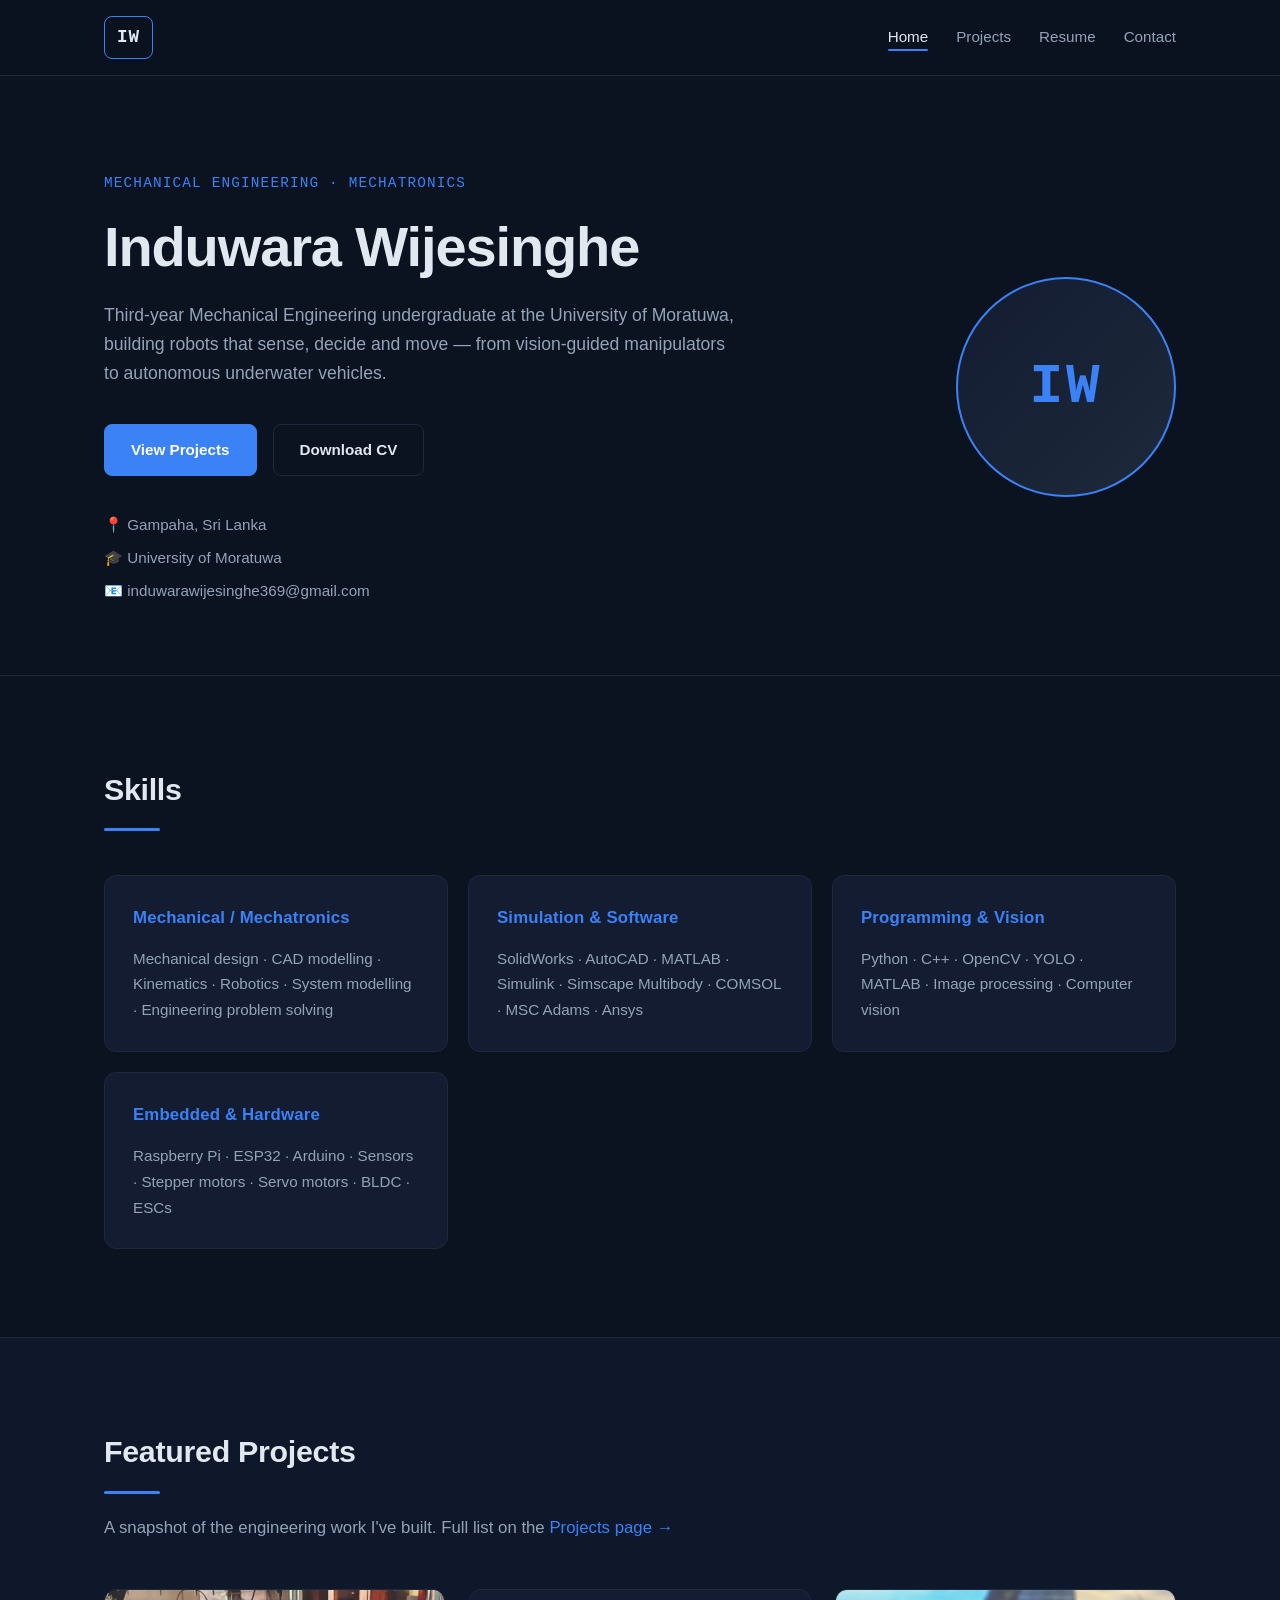
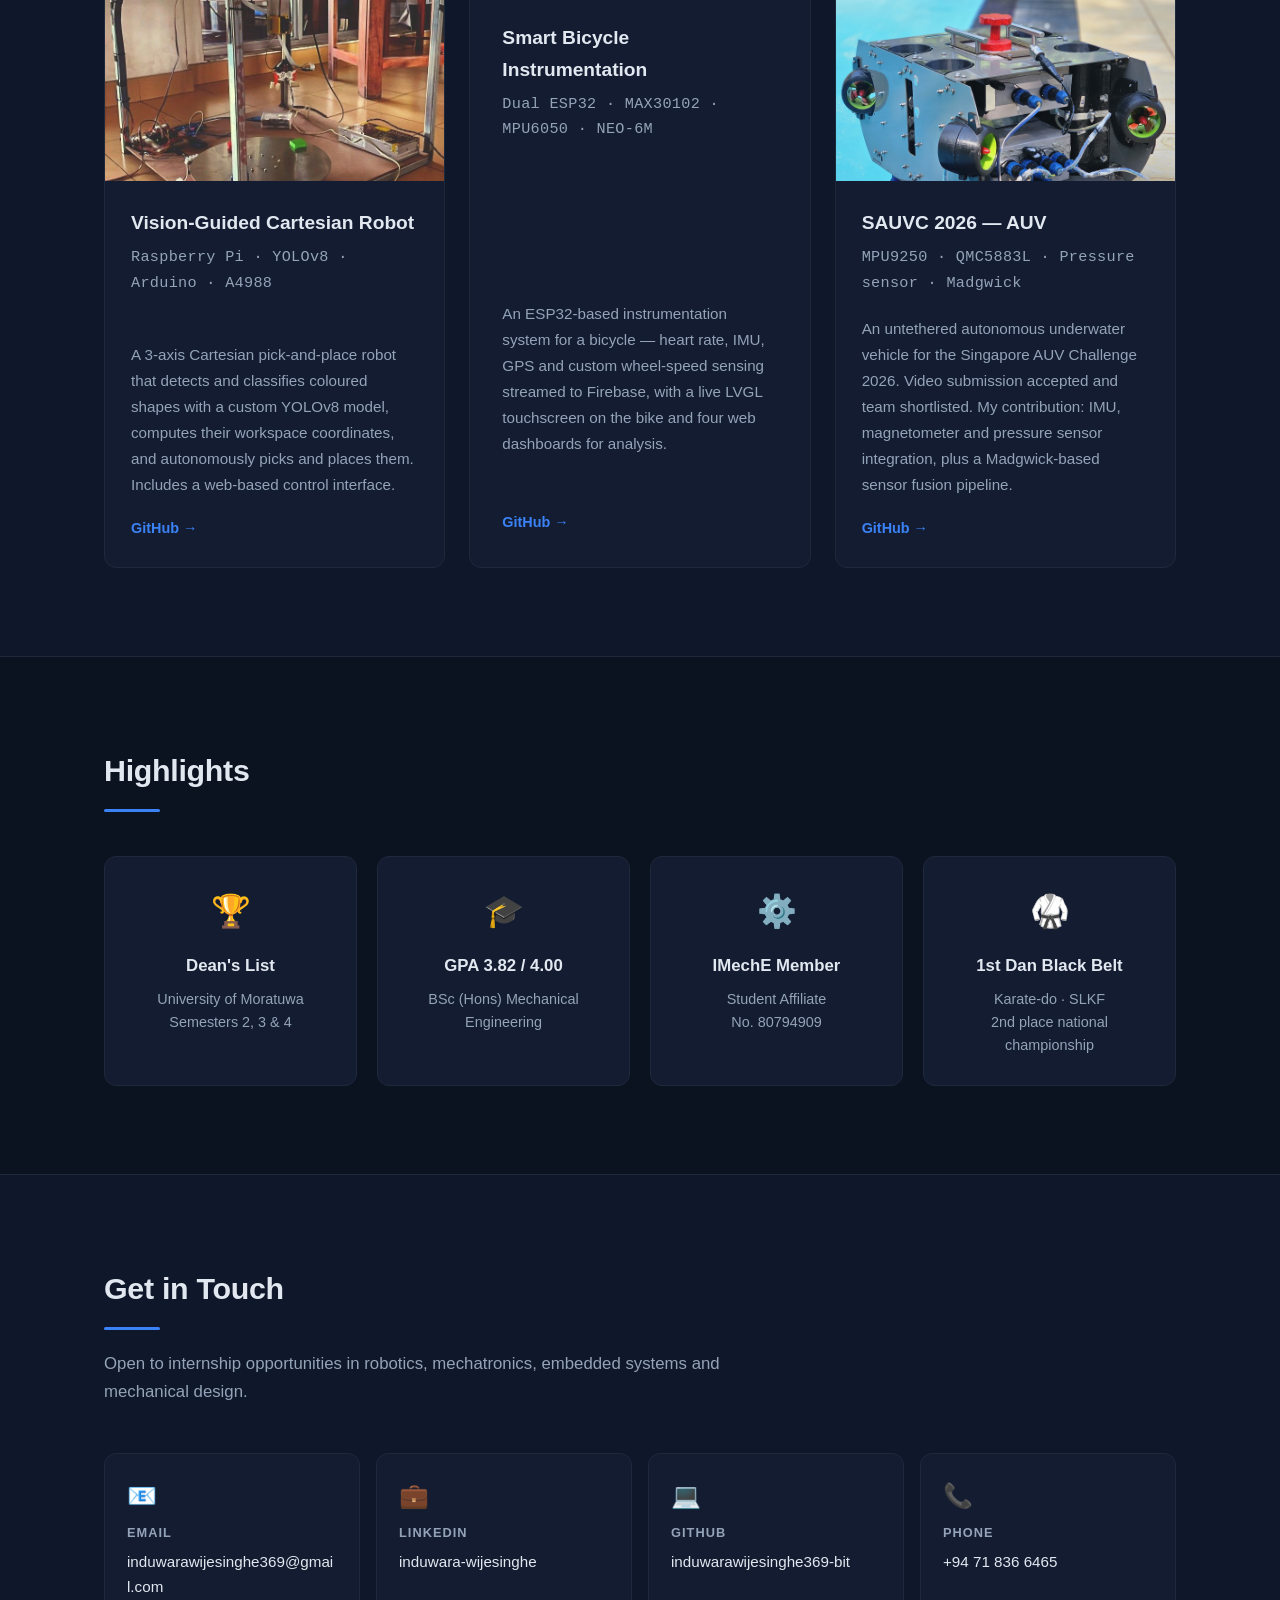
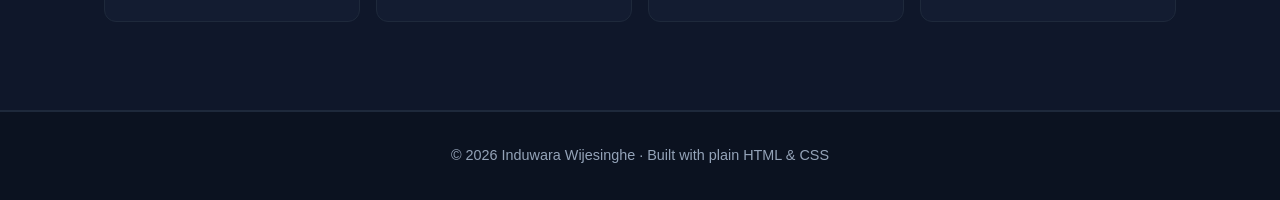
==== index.html @ 5849fcba "Update project-card class for Smart Bicycle Instrumentation" ====
<!DOCTYPE html>
<html lang="en">
<head>
    <meta charset="UTF-8">
    <meta name="viewport" content="width=device-width, initial-scale=1.0">
    <title>Induwara Wijesinghe — Mechanical Engineering / Mechatronics</title>
    <meta name="description" content="Portfolio of Induwara Wijesinghe, Mechanical Engineering undergraduate specialising in Mechatronics at the University of Moratuwa.">
    <link rel="stylesheet" href="style.css">
</head>
<body>

    <!-- ============ NAVIGATION ============ -->
    <nav class="nav">
        <div class="nav-inner">
            <a href="index.html" class="nav-brand">IW</a>
            <ul class="nav-links">
                <li><a href="index.html" class="active">Home</a></li>
                <li><a href="projects.html">Projects</a></li>
                <li><a href="resume.pdf" target="_blank">Resume</a></li>
                <li><a href="#contact">Contact</a></li>
            </ul>
        </div>
    </nav>

    <!-- ============ HERO ============ -->
    <header class="hero">
        <div class="container hero-grid">
            <div class="hero-text">
                <p class="hero-eyebrow">Mechanical Engineering · Mechatronics</p>
                <h1>Induwara Wijesinghe</h1>
                <p class="hero-tagline">
                    Third-year Mechanical Engineering undergraduate at the University of Moratuwa,
                    building robots that sense, decide and move — from vision-guided manipulators
                    to autonomous underwater vehicles.
                </p>
                <div class="hero-actions">
                    <a href="projects.html" class="btn btn-primary">View Projects</a>
                    <a href="resume.pdf" class="btn btn-secondary" target="_blank">Download CV</a>
                </div>
                <ul class="hero-meta">
                    <li>📍 Gampaha, Sri Lanka</li>
                    <li>🎓 University of Moratuwa</li>
                    <li>📧 <a href="mailto:induwarawijesinghe369@gmail.com">induwarawijesinghe369@gmail.com</a></li>
                </ul>
            </div>
            <div class="hero-photo">
                <div class="photo-placeholder">
                    <span>IW</span>
                </div>
            </div>
        </div>
    </header>

    <!-- ============ SKILLS ============ -->
    <section class="section" id="skills">
        <div class="container">
            <h2 class="section-title">Skills</h2>
            <div class="skills-grid">
                <div class="skill-card">
                    <h3>Mechanical / Mechatronics</h3>
                    <p>Mechanical design · CAD modelling · Kinematics · Robotics · System modelling · Engineering problem solving</p>
                </div>
                <div class="skill-card">
                    <h3>Simulation & Software</h3>
                    <p>SolidWorks · AutoCAD · MATLAB · Simulink · Simscape Multibody · COMSOL · MSC Adams · Ansys</p>
                </div>
                <div class="skill-card">
                    <h3>Programming & Vision</h3>
                    <p>Python · C++ · OpenCV · YOLO · MATLAB · Image processing · Computer vision</p>
                </div>
                <div class="skill-card">
                    <h3>Embedded & Hardware</h3>
                    <p>Raspberry Pi · ESP32 · Arduino · Sensors · Stepper motors · Servo motors · BLDC · ESCs</p>
                </div>
            </div>
        </div>
    </section>

    <!-- ============ FEATURED PROJECTS ============ -->
    <section class="section section-alt" id="featured">
        <div class="container">
            <h2 class="section-title">Featured Projects</h2>
            <p class="section-lede">A snapshot of the engineering work I've built. Full list on the <a href="projects.html">Projects page →</a></p>

            <div class="featured-grid">

                <article class="project-card">
                    <div class="project-thumb">
                        <img src="images/cartesian-thumb.jpg" alt="Vision-guided Cartesian robot" onerror="this.style.display='none'">
                        <span class="project-thumb-fallback">🤖</span>
                    </div>
                    <div class="project-body">
                        <h3>Vision-Guided Cartesian Robot</h3>
                        <p class="project-sub">Raspberry Pi · YOLOv8 · Arduino · A4988</p>
                        <p>A 3-axis Cartesian pick-and-place robot that detects and classifies coloured shapes with a custom YOLOv8 model, computes their workspace coordinates, and autonomously picks and places them. Includes a web-based control interface.</p>
                        <div class="project-links">
                            <a href="https://github.com/induwarawijesinghe369-bit/vision-guided-cartesian-robot" target="_blank">GitHub →</a>
                        </div>
                    </div>
                </article>

                <article class="project-card project-card--no-thumb">
                    <div class="project-body">
                        <h3>Smart Bicycle Instrumentation</h3>
                        <p class="project-sub">Dual ESP32 · MAX30102 · MPU6050 · NEO-6M</p>
                        <p>An ESP32-based instrumentation system for a bicycle — heart rate, IMU, GPS and custom wheel-speed sensing streamed to Firebase, with a live LVGL touchscreen on the bike and four web dashboards for analysis.</p>
                        <div class="project-links">
                            <a href="https://github.com/induwarawijesinghe369-bit/smart-bicycle-instrumentation" target="_blank">GitHub →</a>
                        </div>
                    </div>
                </article>

                <article class="project-card">
                    <div class="project-thumb">
                        <img src="images/auv-thumb.jpg" alt="SAUVC 2026 AUV" onerror="this.style.display='none'">
                        <span class="project-thumb-fallback">🌊</span>
                    </div>
                    <div class="project-body">
                        <h3>SAUVC 2026 — AUV</h3>
                        <p class="project-sub">MPU9250 · QMC5883L · Pressure sensor · Madgwick</p>
                        <p>An untethered autonomous underwater vehicle for the Singapore AUV Challenge 2026. Video submission accepted and team shortlisted. My contribution: IMU, magnetometer and pressure sensor integration, plus a Madgwick-based sensor fusion pipeline.</p>
                        <div class="project-links">
                            <a href="https://github.com/induwarawijesinghe369-bit/sauvc-2026-auv" target="_blank">GitHub →</a>
                        </div>
                    </div>
                </article>

            </div>
        </div>
    </section>

    <!-- ============ ACHIEVEMENTS ============ -->
    <section class="section" id="achievements">
        <div class="container">
            <h2 class="section-title">Highlights</h2>
            <div class="achievements-grid">
                <div class="achievement">
                    <span class="achievement-icon">🏆</span>
                    <h3>Dean's List</h3>
                    <p>University of Moratuwa<br>Semesters 2, 3 &amp; 4</p>
                </div>
                <div class="achievement">
                    <span class="achievement-icon">🎓</span>
                    <h3>GPA 3.82 / 4.00</h3>
                    <p>BSc (Hons) Mechanical Engineering</p>
                </div>
                <div class="achievement">
                    <span class="achievement-icon">⚙️</span>
                    <h3>IMechE Member</h3>
                    <p>Student Affiliate<br>No. 80794909</p>
                </div>
                <div class="achievement">
                    <span class="achievement-icon">🥋</span>
                    <h3>1st Dan Black Belt</h3>
                    <p>Karate-do · SLKF<br>2nd place national championship</p>
                </div>
            </div>
        </div>
    </section>

    <!-- ============ CONTACT ============ -->
    <section class="section section-alt" id="contact">
        <div class="container">
            <h2 class="section-title">Get in Touch</h2>
            <p class="section-lede">
                Open to internship opportunities in robotics, mechatronics, embedded systems and mechanical design.
            </p>
            <div class="contact-grid">
                <a class="contact-card" href="mailto:induwarawijesinghe369@gmail.com">
                    <span class="contact-icon">📧</span>
                    <span class="contact-label">Email</span>
                    <span class="contact-value">induwarawijesinghe369@gmail.com</span>
                </a>
                <a class="contact-card" href="https://www.linkedin.com/in/induwara-wijesinghe-44a319354" target="_blank">
                    <span class="contact-icon">💼</span>
                    <span class="contact-label">LinkedIn</span>
                    <span class="contact-value">induwara-wijesinghe</span>
                </a>
                <a class="contact-card" href="https://github.com/induwarawijesinghe369-bit" target="_blank">
                    <span class="contact-icon">💻</span>
                    <span class="contact-label">GitHub</span>
                    <span class="contact-value">induwarawijesinghe369-bit</span>
                </a>
                <a class="contact-card" href="tel:+94718366465">
                    <span class="contact-icon">📞</span>
                    <span class="contact-label">Phone</span>
                    <span class="contact-value">+94 71 836 6465</span>
                </a>
            </div>
        </div>
    </section>

    <!-- ============ FOOTER ============ -->
    <footer class="footer">
        <div class="container">
            <p>© 2026 Induwara Wijesinghe · Built with plain HTML &amp; CSS</p>
        </div>
    </footer>

</body>
</html>
---- style.css ----
/* =========================================================
   Induwara Wijesinghe — Portfolio
   Theme: dark, blue accent, minimal
   ========================================================= */

:root {
    --bg:          #0b1220;
    --bg-alt:      #0f172a;
    --card:        #131c31;
    --border:      #1e293b;
    --text:        #e2e8f0;
    --text-muted:  #94a3b8;
    --accent:      #3b82f6;
    --accent-hover:#60a5fa;
    --max-width:   1120px;
    --radius:      12px;
    --radius-sm:   8px;
    --font:        'Inter', -apple-system, BlinkMacSystemFont, 'Segoe UI',
                    Roboto, Helvetica, Arial, sans-serif;
    --mono:        'JetBrains Mono', 'Fira Code', Consolas, monospace;
}

* { margin: 0; padding: 0; box-sizing: border-box; }

html { scroll-behavior: smooth; }

body {
    font-family: var(--font);
    background: var(--bg);
    color: var(--text);
    line-height: 1.65;
    font-size: 16px;
    -webkit-font-smoothing: antialiased;
}

.container {
    max-width: var(--max-width);
    margin: 0 auto;
    padding: 0 24px;
}

a {
    color: var(--accent);
    text-decoration: none;
    transition: color 0.2s ease;
}

a:hover { color: var(--accent-hover); }

img { max-width: 100%; display: block; }

/* =========================
   NAVIGATION
   ========================= */
.nav {
    position: sticky;
    top: 0;
    background: rgba(11, 18, 32, 0.85);
    backdrop-filter: blur(12px);
    -webkit-backdrop-filter: blur(12px);
    border-bottom: 1px solid var(--border);
    z-index: 100;
}

.nav-inner {
    max-width: var(--max-width);
    margin: 0 auto;
    padding: 16px 24px;
    display: flex;
    justify-content: space-between;
    align-items: center;
}

.nav-brand {
    font-family: var(--mono);
    font-weight: 700;
    font-size: 1.1rem;
    color: var(--text);
    letter-spacing: 0.05em;
    padding: 6px 12px;
    border: 1px solid var(--accent);
    border-radius: var(--radius-sm);
}

.nav-brand:hover {
    background: var(--accent);
    color: white;
}

.nav-links {
    list-style: none;
    display: flex;
    gap: 28px;
}

.nav-links a {
    color: var(--text-muted);
    font-size: 0.95rem;
    font-weight: 500;
    position: relative;
    padding: 6px 0;
}

.nav-links a:hover,
.nav-links a.active {
    color: var(--text);
}

.nav-links a.active::after,
.nav-links a:hover::after {
    content: '';
    position: absolute;
    bottom: 0;
    left: 0;
    right: 0;
    height: 2px;
    background: var(--accent);
    border-radius: 2px;
}

/* =========================
   HERO
   ========================= */
.hero {
    padding: 96px 0 72px;
    border-bottom: 1px solid var(--border);
}

.hero-grid {
    display: grid;
    grid-template-columns: 1fr auto;
    gap: 64px;
    align-items: center;
}

.hero-eyebrow {
    color: var(--accent);
    font-family: var(--mono);
    font-size: 0.9rem;
    letter-spacing: 0.08em;
    text-transform: uppercase;
    margin-bottom: 20px;
}

.hero h1 {
    font-size: clamp(2.2rem, 5vw, 3.5rem);
    font-weight: 700;
    line-height: 1.1;
    margin-bottom: 24px;
    letter-spacing: -0.02em;
}

.hero-tagline {
    color: var(--text-muted);
    font-size: 1.1rem;
    max-width: 640px;
    margin-bottom: 36px;
}

.hero-actions {
    display: flex;
    gap: 16px;
    flex-wrap: wrap;
    margin-bottom: 36px;
}

.btn {
    display: inline-block;
    padding: 12px 26px;
    border-radius: var(--radius-sm);
    font-weight: 600;
    font-size: 0.95rem;
    transition: all 0.2s ease;
    cursor: pointer;
}

.btn-primary {
    background: var(--accent);
    color: white;
    border: 1px solid var(--accent);
}

.btn-primary:hover {
    background: var(--accent-hover);
    border-color: var(--accent-hover);
    color: white;
    transform: translateY(-1px);
}

.btn-secondary {
    background: transparent;
    color: var(--text);
    border: 1px solid var(--border);
}

.btn-secondary:hover {
    border-color: var(--accent);
    color: var(--accent);
    transform: translateY(-1px);
}

.hero-meta {
    list-style: none;
    display: flex;
    flex-direction: column;
    gap: 8px;
    color: var(--text-muted);
    font-size: 0.95rem;
}

.hero-meta a { color: var(--text-muted); }
.hero-meta a:hover { color: var(--accent); }

.hero-photo { display: flex; justify-content: center; }

.photo-placeholder {
    width: 220px;
    height: 220px;
    border-radius: 50%;
    background: linear-gradient(135deg, var(--card) 0%, var(--border) 100%);
    border: 2px solid var(--accent);
    display: flex;
    align-items: center;
    justify-content: center;
    font-family: var(--mono);
    font-size: 3.5rem;
    font-weight: 700;
    color: var(--accent);
    letter-spacing: 0.05em;
}

/* =========================
   SECTIONS
   ========================= */
.section {
    padding: 88px 0;
}

.section-alt {
    background: var(--bg-alt);
    border-top: 1px solid var(--border);
    border-bottom: 1px solid var(--border);
}

.section-title {
    font-size: 1.9rem;
    font-weight: 700;
    margin-bottom: 12px;
    letter-spacing: -0.01em;
}

.section-title::after {
    content: '';
    display: block;
    width: 56px;
    height: 3px;
    background: var(--accent);
    border-radius: 2px;
    margin-top: 14px;
}

.section-lede {
    color: var(--text-muted);
    font-size: 1.05rem;
    max-width: 640px;
    margin-bottom: 48px;
    margin-top: 20px;
}

.section-lede a {
    color: var(--accent);
    font-weight: 500;
}

/* =========================
   SKILLS
   ========================= */
.skills-grid {
    display: grid;
    grid-template-columns: repeat(auto-fit, minmax(260px, 1fr));
    gap: 20px;
    margin-top: 44px;
}

.skill-card {
    background: var(--card);
    border: 1px solid var(--border);
    border-radius: var(--radius);
    padding: 28px;
    transition: all 0.25s ease;
}

.skill-card:hover {
    border-color: var(--accent);
    transform: translateY(-3px);
}

.skill-card h3 {
    color: var(--accent);
    font-size: 1.05rem;
    font-weight: 600;
    margin-bottom: 14px;
    letter-spacing: 0.01em;
}

.skill-card p {
    color: var(--text-muted);
    font-size: 0.95rem;
    line-height: 1.7;
}

/* =========================
   FEATURED PROJECTS
   ========================= */
.featured-grid {
    display: grid;
    grid-template-columns: repeat(auto-fit, minmax(320px, 1fr));
    gap: 24px;
}

.project-card {
    background: var(--card);
    border: 1px solid var(--border);
    border-radius: var(--radius);
    overflow: hidden;
    display: flex;
    flex-direction: column;
    transition: all 0.25s ease;
}

.project-card:hover {
    border-color: var(--accent);
    transform: translateY(-4px);
    box-shadow: 0 12px 32px rgba(59, 130, 246, 0.12);
}

.project-thumb {
    aspect-ratio: 16 / 9;
    background: linear-gradient(135deg, var(--bg-alt) 0%, var(--border) 100%);
    display: flex;
    align-items: center;
    justify-content: center;
    position: relative;
    overflow: hidden;
}

.project-thumb img {
    width: 100%;
    height: 100%;
    object-fit: cover;
    position: absolute;
    inset: 0;
}

.project-thumb-fallback {
    font-size: 3rem;
    opacity: 0.5;
    z-index: 0;
}

.project-thumb img + .project-thumb-fallback {
    /* fallback hidden when image is present */
    z-index: -1;
}

.project-body {
    padding: 26px;
    display: flex;
    flex-direction: column;
    flex: 1;
}

.project-body h3 {
    font-size: 1.2rem;
    font-weight: 700;
    margin-bottom: 6px;
    color: var(--text);
}

.project-sub {
    color: var(--accent);
    font-family: var(--mono);
    font-size: 0.8rem;
    margin-bottom: 16px;
    letter-spacing: 0.02em;
}

.project-body p {
    color: var(--text-muted);
    font-size: 0.95rem;
    line-height: 1.7;
    margin-bottom: 20px;
    flex: 1;
}

.project-links {
    display: flex;
    gap: 18px;
    margin-top: auto;
}

.project-links a {
    color: var(--accent);
    font-weight: 600;
    font-size: 0.9rem;
}

.project-links a:hover {
    color: var(--accent-hover);
}

/* =========================
   ACHIEVEMENTS
   ========================= */
.achievements-grid {
    display: grid;
    grid-template-columns: repeat(auto-fit, minmax(220px, 1fr));
    gap: 20px;
    margin-top: 44px;
}

.achievement {
    background: var(--card);
    border: 1px solid var(--border);
    border-radius: var(--radius);
    padding: 28px 24px;
    text-align: center;
    transition: all 0.25s ease;
}

.achievement:hover {
    border-color: var(--accent);
    transform: translateY(-3px);
}

.achievement-icon {
    font-size: 2rem;
    display: block;
    margin-bottom: 14px;
}

.achievement h3 {
    font-size: 1.05rem;
    font-weight: 700;
    margin-bottom: 8px;
    color: var(--text);
}

.achievement p {
    color: var(--text-muted);
    font-size: 0.9rem;
    line-height: 1.6;
}

/* =========================
   CONTACT
   ========================= */
.contact-grid {
    display: grid;
    grid-template-columns: repeat(auto-fit, minmax(240px, 1fr));
    gap: 16px;
    margin-top: 8px;
}

.contact-card {
    background: var(--card);
    border: 1px solid var(--border);
    border-radius: var(--radius);
    padding: 22px;
    display: flex;
    flex-direction: column;
    gap: 6px;
    transition: all 0.25s ease;
}

.contact-card:hover {
    border-color: var(--accent);
    transform: translateY(-3px);
}

.contact-icon { font-size: 1.5rem; }

.contact-label {
    color: var(--text-muted);
    font-size: 0.8rem;
    text-transform: uppercase;
    letter-spacing: 0.08em;
    font-weight: 600;
}

.contact-value {
    color: var(--text);
    font-size: 0.95rem;
    word-break: break-all;
}

.contact-card:hover .contact-value { color: var(--accent); }

/* =========================
   FOOTER
   ========================= */
.footer {
    padding: 32px 0;
    border-top: 1px solid var(--border);
    text-align: center;
    color: var(--text-muted);
    font-size: 0.9rem;
}

/* =========================
   RESPONSIVE
   ========================= */
@media (max-width: 820px) {
    .hero { padding: 64px 0 56px; }

    .hero-grid {
        grid-template-columns: 1fr;
        gap: 40px;
        text-align: center;
    }

    .hero-actions { justify-content: center; }
    .hero-meta { align-items: center; }
    .hero-photo { order: -1; }

    .photo-placeholder { width: 160px; height: 160px; font-size: 2.5rem; }

    .section { padding: 64px 0; }

    .nav-links { gap: 20px; font-size: 0.9rem; }

    .section-lede { margin-bottom: 36px; }
}

@media (max-width: 480px) {
    .nav-links { display: none; } /* simple mobile: hide nav links on very small screens */
    .container { padding: 0 18px; }
}

/* =========================
   PAGE HEADER (subpages)
   ========================= */
.page-header {
    padding: 88px 0 56px;
    border-bottom: 1px solid var(--border);
}

.page-header h1 {
    font-size: clamp(2rem, 4vw, 3rem);
    font-weight: 700;
    line-height: 1.15;
    margin-bottom: 20px;
    letter-spacing: -0.02em;
}

/* =========================
   PROJECT LIST (multi-item page)
   ========================= */
.project-list {
    display: flex;
    flex-direction: column;
    gap: 28px;
    margin-top: 24px;
}

.project-list-item {
    display: grid;
    grid-template-columns: 320px 1fr;
    gap: 32px;
    background: var(--card);
    border: 1px solid var(--border);
    border-radius: var(--radius);
    overflow: hidden;
    transition: all 0.25s ease;
}

.project-list-item:hover {
    border-color: var(--accent);
    box-shadow: 0 12px 32px rgba(59, 130, 246, 0.12);
}

.project-list-item .project-thumb {
    aspect-ratio: auto;
    height: 100%;
    min-height: 220px;
    position: relative;
    border-right: 1px solid var(--border);
}

.project-list-item .project-thumb img {
    position: absolute;
    inset: 0;
    width: 100%;
    height: 100%;
    object-fit: cover;
}

.project-list-item .project-body {
    padding: 32px 32px 32px 0;
}

.project-tag {
    display: inline-block;
    color: var(--accent);
    font-family: var(--mono);
    font-size: 0.75rem;
    letter-spacing: 0.08em;
    text-transform: uppercase;
    padding: 4px 10px;
    border: 1px solid var(--accent);
    border-radius: 4px;
    margin-bottom: 14px;
    opacity: 0.85;
}

.project-list-item--placeholder {
    opacity: 0.75;
    border-style: dashed;
}

@media (max-width: 820px) {
    .project-list-item {
        grid-template-columns: 1fr;
    }
    .project-list-item .project-thumb {
        min-height: 200px;
        border-right: none;
        border-bottom: 1px solid var(--border);
    }
    .project-list-item .project-body {
        padding: 26px;
    }
}

/* Project cards without a thumbnail — full-width body */
.project-card--no-thumb .project-body,
.project-list-item--no-thumb .project-body {
    padding: 32px;
    grid-column: 1 / -1;
}

.project-list-item--no-thumb {
    grid-template-columns: 1fr;
}
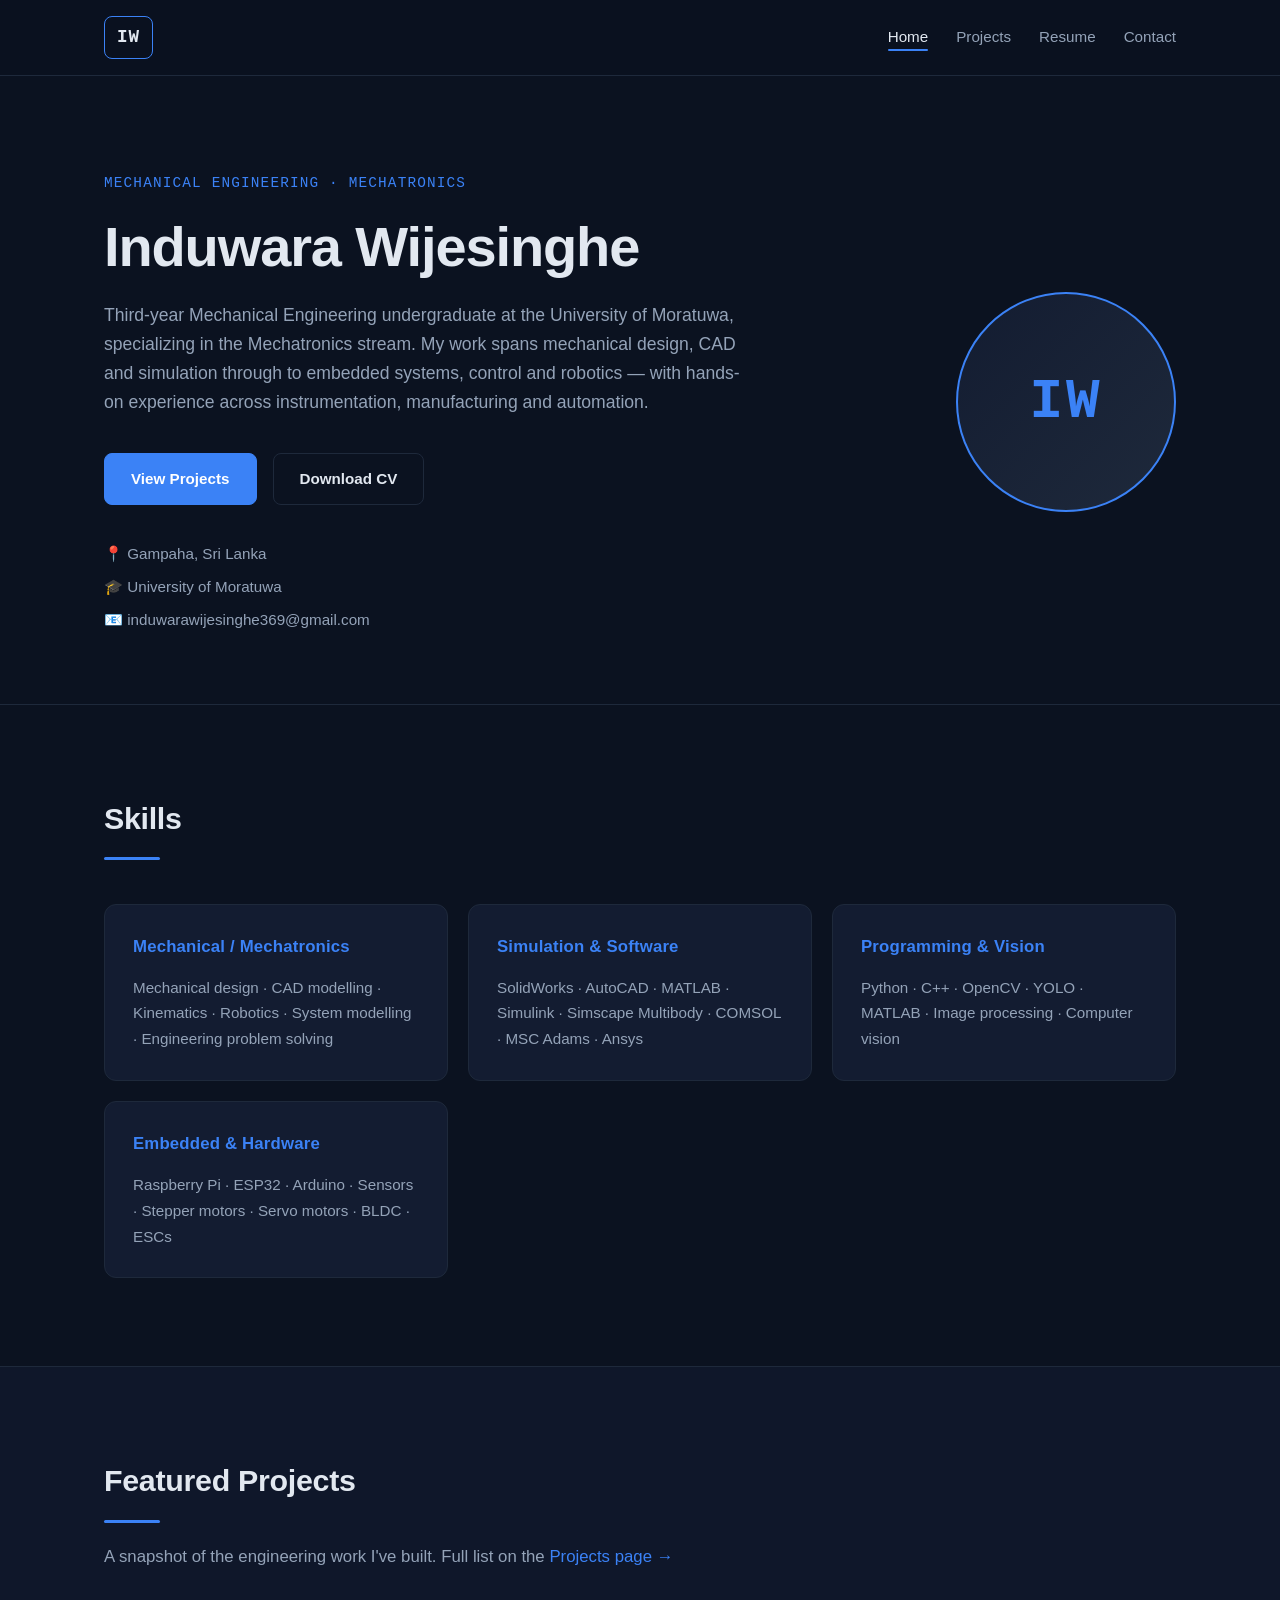
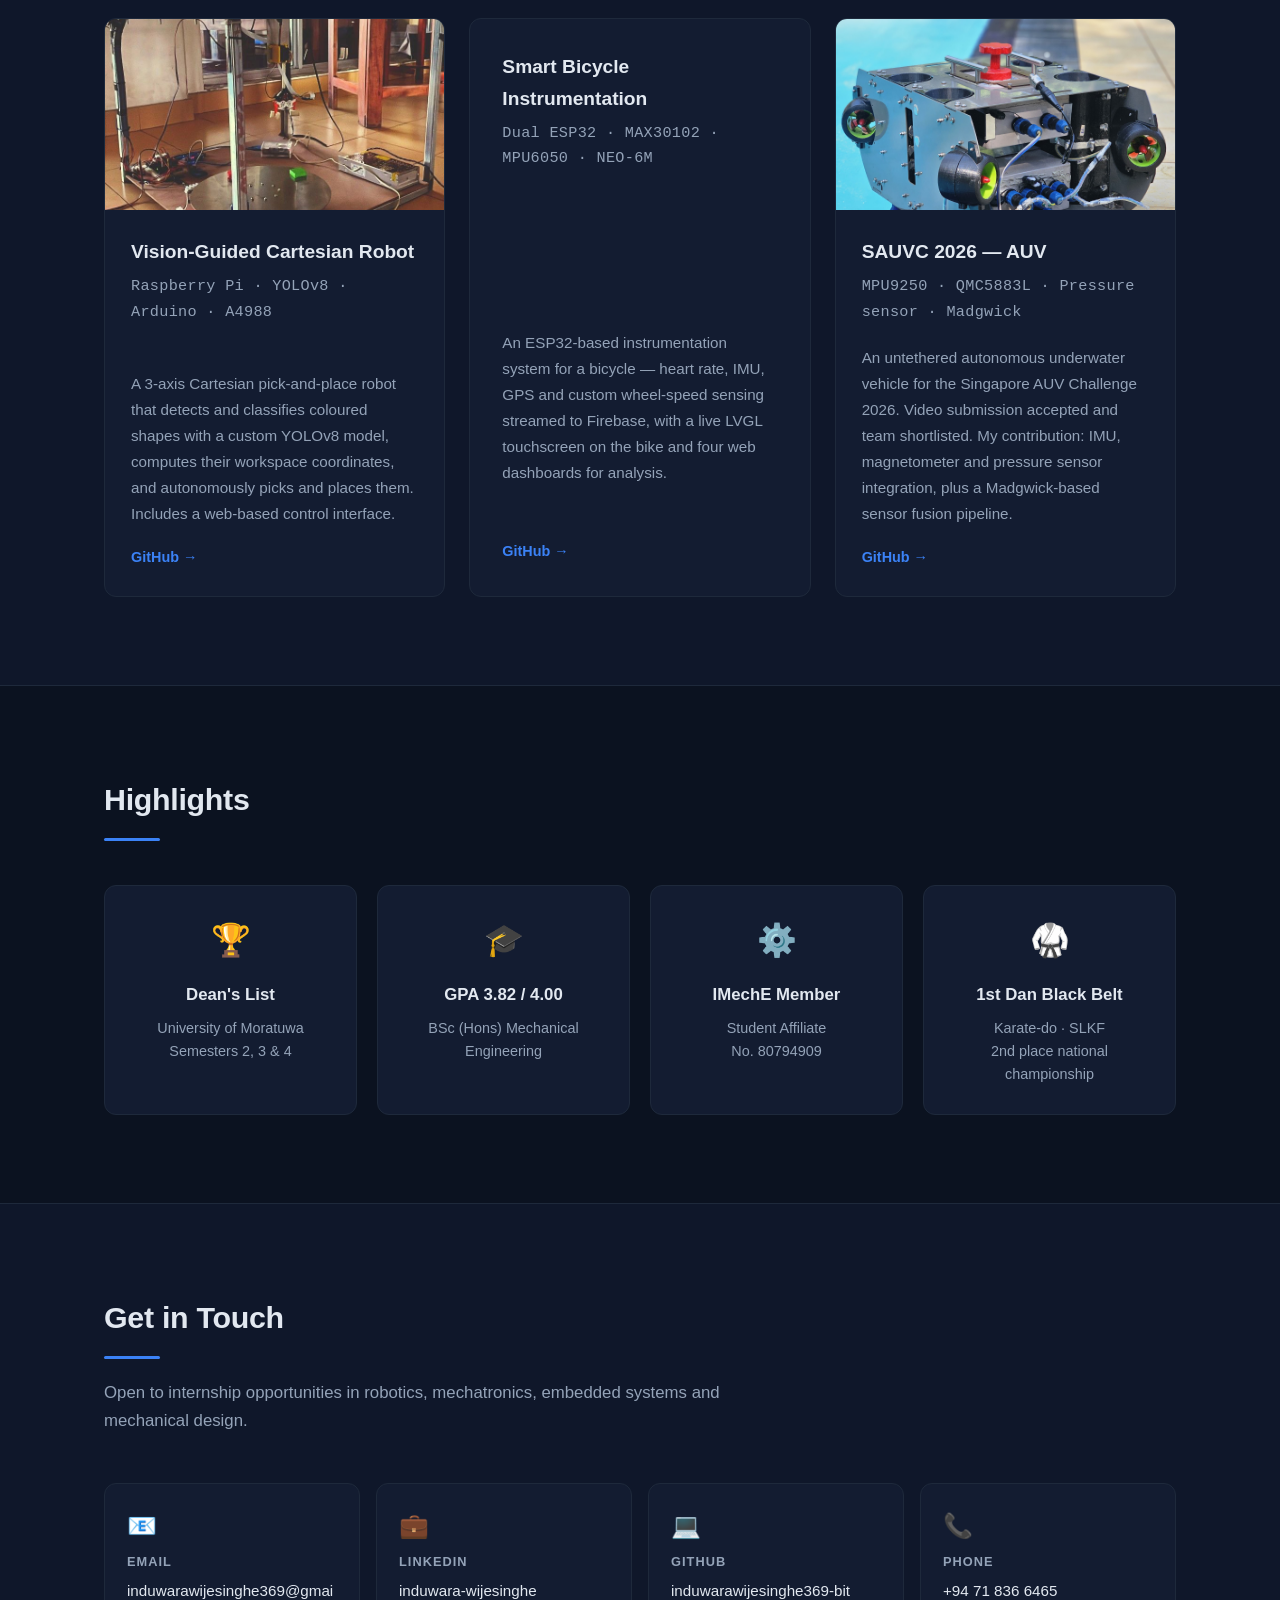
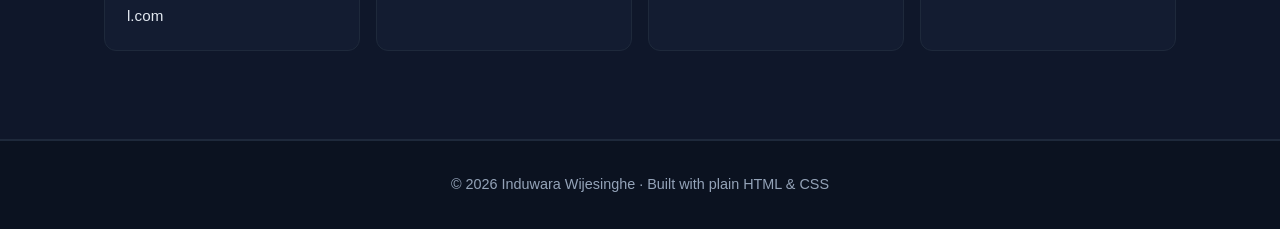
==== commit 1189ad4e: "Revise hero tagline in index.html Updated the hero tagline to better reflect specialization and expe" ====
--- a/index.html
+++ b/index.html
@@ -30,8 +30,9 @@
                 <h1>Induwara Wijesinghe</h1>
                 <p class="hero-tagline">
                     Third-year Mechanical Engineering undergraduate at the University of Moratuwa,
-                    building robots that sense, decide and move — from vision-guided manipulators
-                    to autonomous underwater vehicles.
+                    specializing in the Mechatronics stream. My work spans mechanical design,
+                    CAD and simulation through to embedded systems, control and robotics — with
+                    hands-on experience across instrumentation, manufacturing and automation.
                 </p>
                 <div class="hero-actions">
                     <a href="projects.html" class="btn btn-primary">View Projects</a>
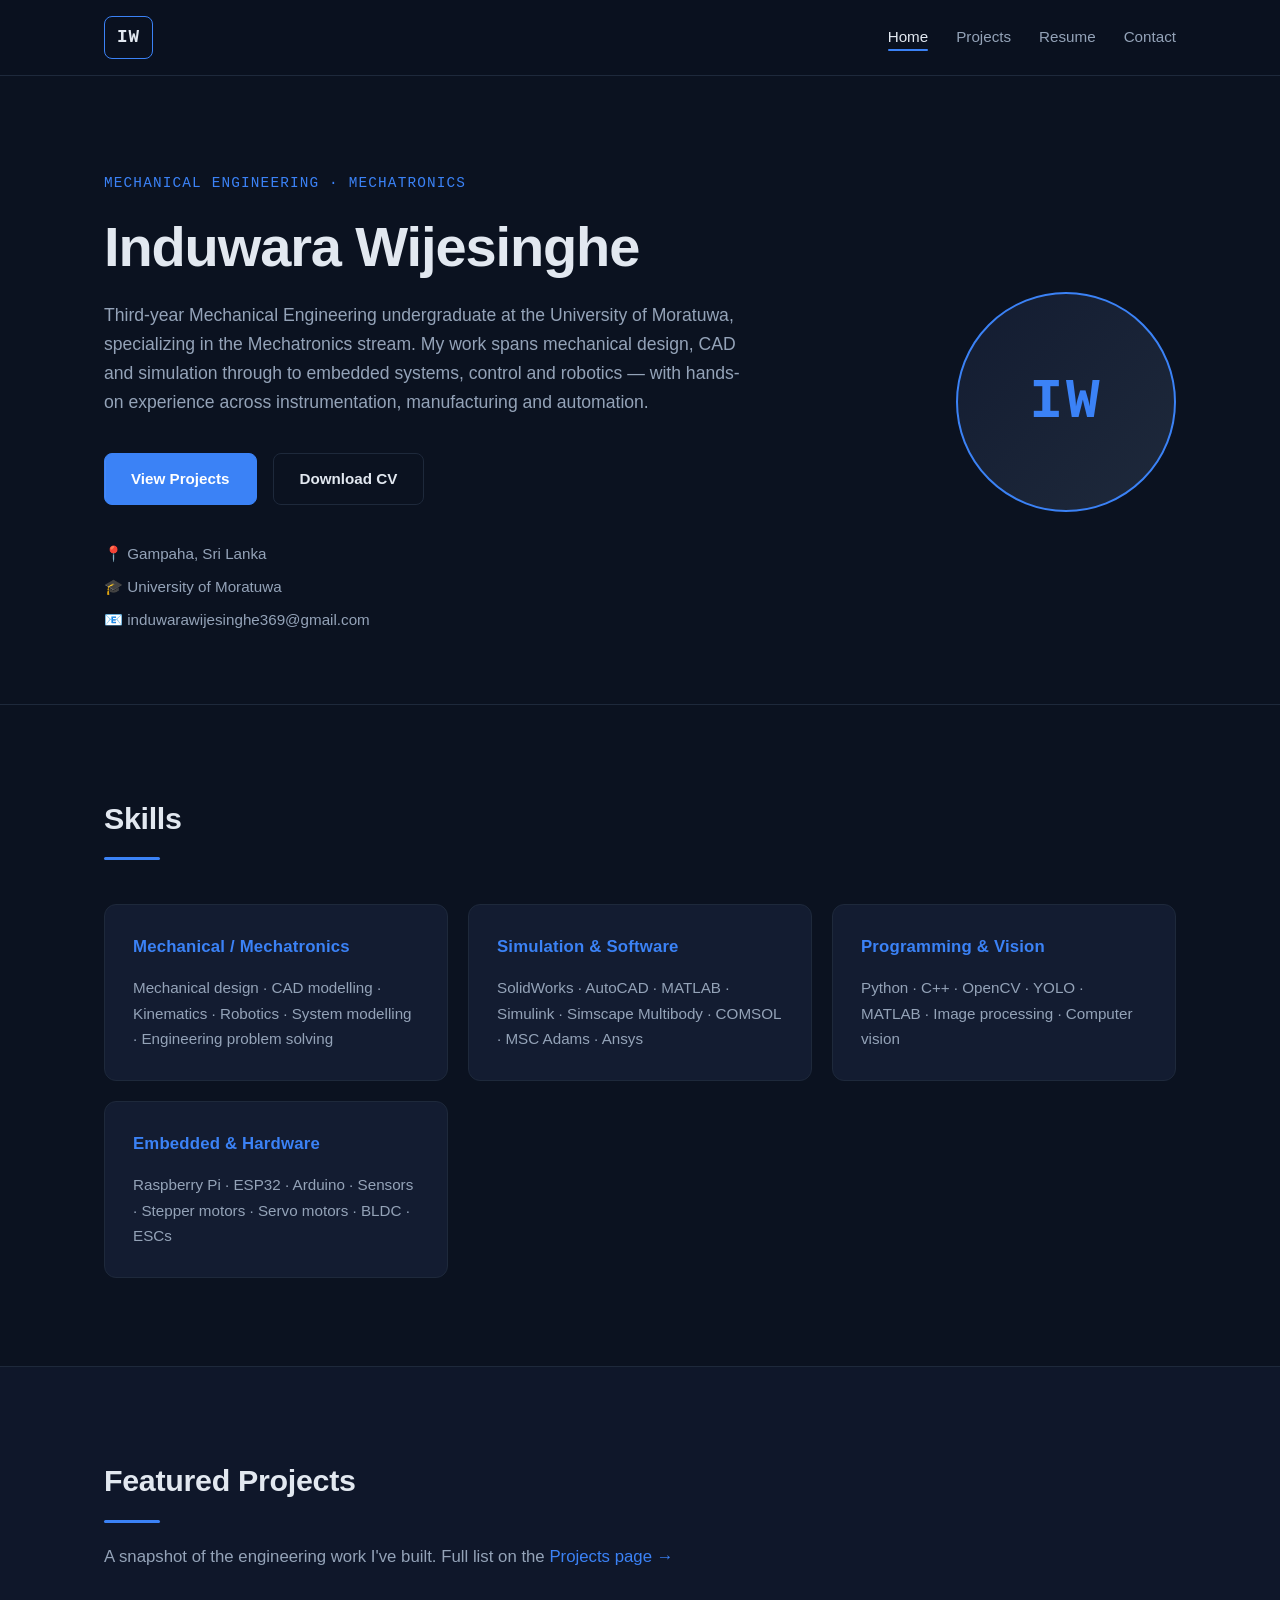
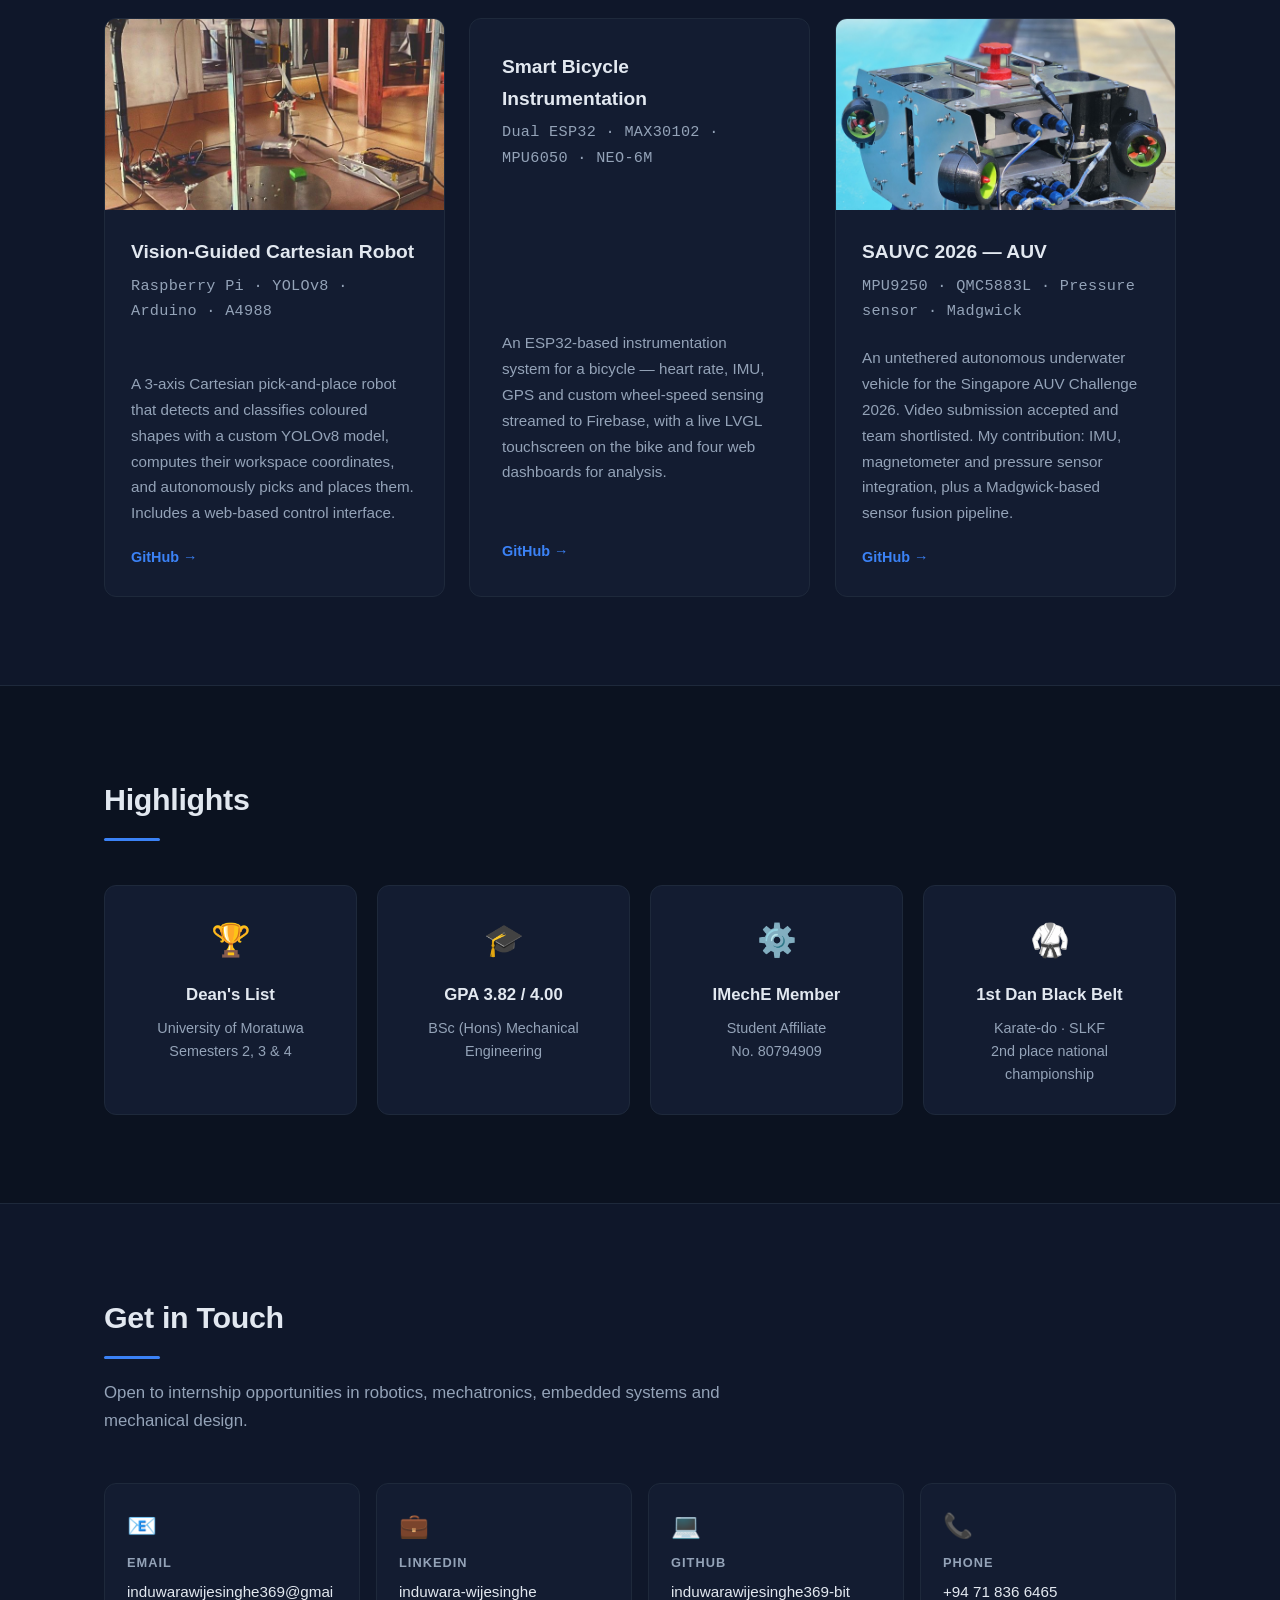
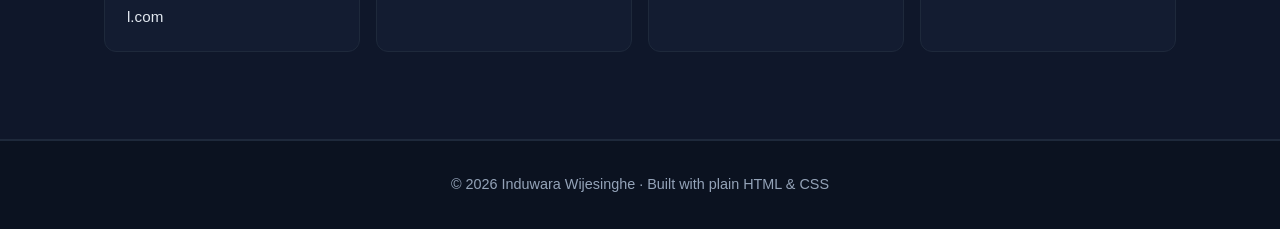
==== commit 71061343: "Add script tag to include script.js" ====
--- a/index.html
+++ b/index.html
@@ -198,5 +198,7 @@
         </div>
     </footer>
 
+    <script src="script.js"></script>
+
 </body>
 </html>
--- a/style.css
+++ b/style.css
@@ -643,3 +643,155 @@
     grid-template-columns: 1fr;
 }
 
+
+/* =========================================================
+   ANIMATIONS
+   ========================================================= */
+
+/* ---------- 1. Hero entrance ---------- */
+@keyframes heroFadeUp {
+    from {
+        opacity: 0;
+        transform: translateY(24px);
+    }
+    to {
+        opacity: 1;
+        transform: translateY(0);
+    }
+}
+
+.hero-text > * {
+    opacity: 0;
+    animation: heroFadeUp 0.7s ease-out forwards;
+}
+
+.hero-text .hero-eyebrow { animation-delay: 0.05s; }
+.hero-text h1            { animation-delay: 0.15s; }
+.hero-text .hero-tagline { animation-delay: 0.30s; }
+.hero-text .hero-actions { animation-delay: 0.45s; }
+.hero-text .hero-meta    { animation-delay: 0.60s; }
+
+.hero-photo {
+    opacity: 0;
+    animation: heroFadeUp 0.9s ease-out 0.25s forwards;
+}
+
+/* ---------- 2. Scroll reveal ---------- */
+.reveal {
+    opacity: 0;
+    transform: translateY(32px);
+    transition: opacity 0.8s cubic-bezier(0.22, 1, 0.36, 1),
+                transform 0.8s cubic-bezier(0.22, 1, 0.36, 1);
+    will-change: opacity, transform;
+}
+
+.reveal.visible {
+    opacity: 1;
+    transform: translateY(0);
+}
+
+/* Stagger children inside a revealed grid */
+.reveal-stagger > * {
+    opacity: 0;
+    transform: translateY(24px);
+    transition: opacity 0.7s cubic-bezier(0.22, 1, 0.36, 1),
+                transform 0.7s cubic-bezier(0.22, 1, 0.36, 1);
+}
+
+.reveal-stagger.visible > * {
+    opacity: 1;
+    transform: translateY(0);
+}
+
+.reveal-stagger.visible > *:nth-child(1) { transition-delay: 0.05s; }
+.reveal-stagger.visible > *:nth-child(2) { transition-delay: 0.15s; }
+.reveal-stagger.visible > *:nth-child(3) { transition-delay: 0.25s; }
+.reveal-stagger.visible > *:nth-child(4) { transition-delay: 0.35s; }
+.reveal-stagger.visible > *:nth-child(5) { transition-delay: 0.45s; }
+.reveal-stagger.visible > *:nth-child(6) { transition-delay: 0.55s; }
+
+/* ---------- 3. Nav brand glow on hover ---------- */
+.nav-brand {
+    transition: all 0.3s ease;
+}
+
+.nav-brand:hover {
+    background: var(--accent);
+    color: white;
+    box-shadow: 0 0 20px rgba(59, 130, 246, 0.5);
+    transform: translateY(-1px);
+}
+
+/* ---------- 4. Photo placeholder breathing ---------- */
+@keyframes photoPulse {
+    0%, 100% {
+        box-shadow: 0 0 0 0 rgba(59, 130, 246, 0.4);
+    }
+    50% {
+        box-shadow: 0 0 0 20px rgba(59, 130, 246, 0);
+    }
+}
+
+.photo-placeholder {
+    animation: photoPulse 3s ease-in-out infinite;
+}
+
+/* ---------- 5. Button micro-interactions ---------- */
+.btn {
+    position: relative;
+    overflow: hidden;
+}
+
+.btn::after {
+    content: '';
+    position: absolute;
+    inset: 0;
+    background: rgba(255, 255, 255, 0.1);
+    transform: translateX(-100%);
+    transition: transform 0.4s ease;
+}
+
+.btn:hover::after {
+    transform: translateX(0);
+}
+
+/* ---------- 6. Card hover lift ---------- */
+.project-card,
+.project-list-item,
+.skill-card,
+.achievement,
+.contact-card {
+    will-change: transform;
+}
+
+/* ---------- 7. Section title underline animate in ---------- */
+@keyframes underlineGrow {
+    from {
+        width: 0;
+    }
+    to {
+        width: 56px;
+    }
+}
+
+.reveal .section-title::after,
+.reveal.visible .section-title::after {
+    animation: underlineGrow 0.8s ease-out 0.2s forwards;
+}
+
+/* ---------- 8. Reduced motion respect ---------- */
+@media (prefers-reduced-motion: reduce) {
+    *,
+    *::before,
+    *::after {
+        animation-duration: 0.01ms !important;
+        animation-iteration-count: 1 !important;
+        transition-duration: 0.01ms !important;
+    }
+    .reveal,
+    .reveal-stagger > * {
+        opacity: 1;
+        transform: none;
+    }
+}
+
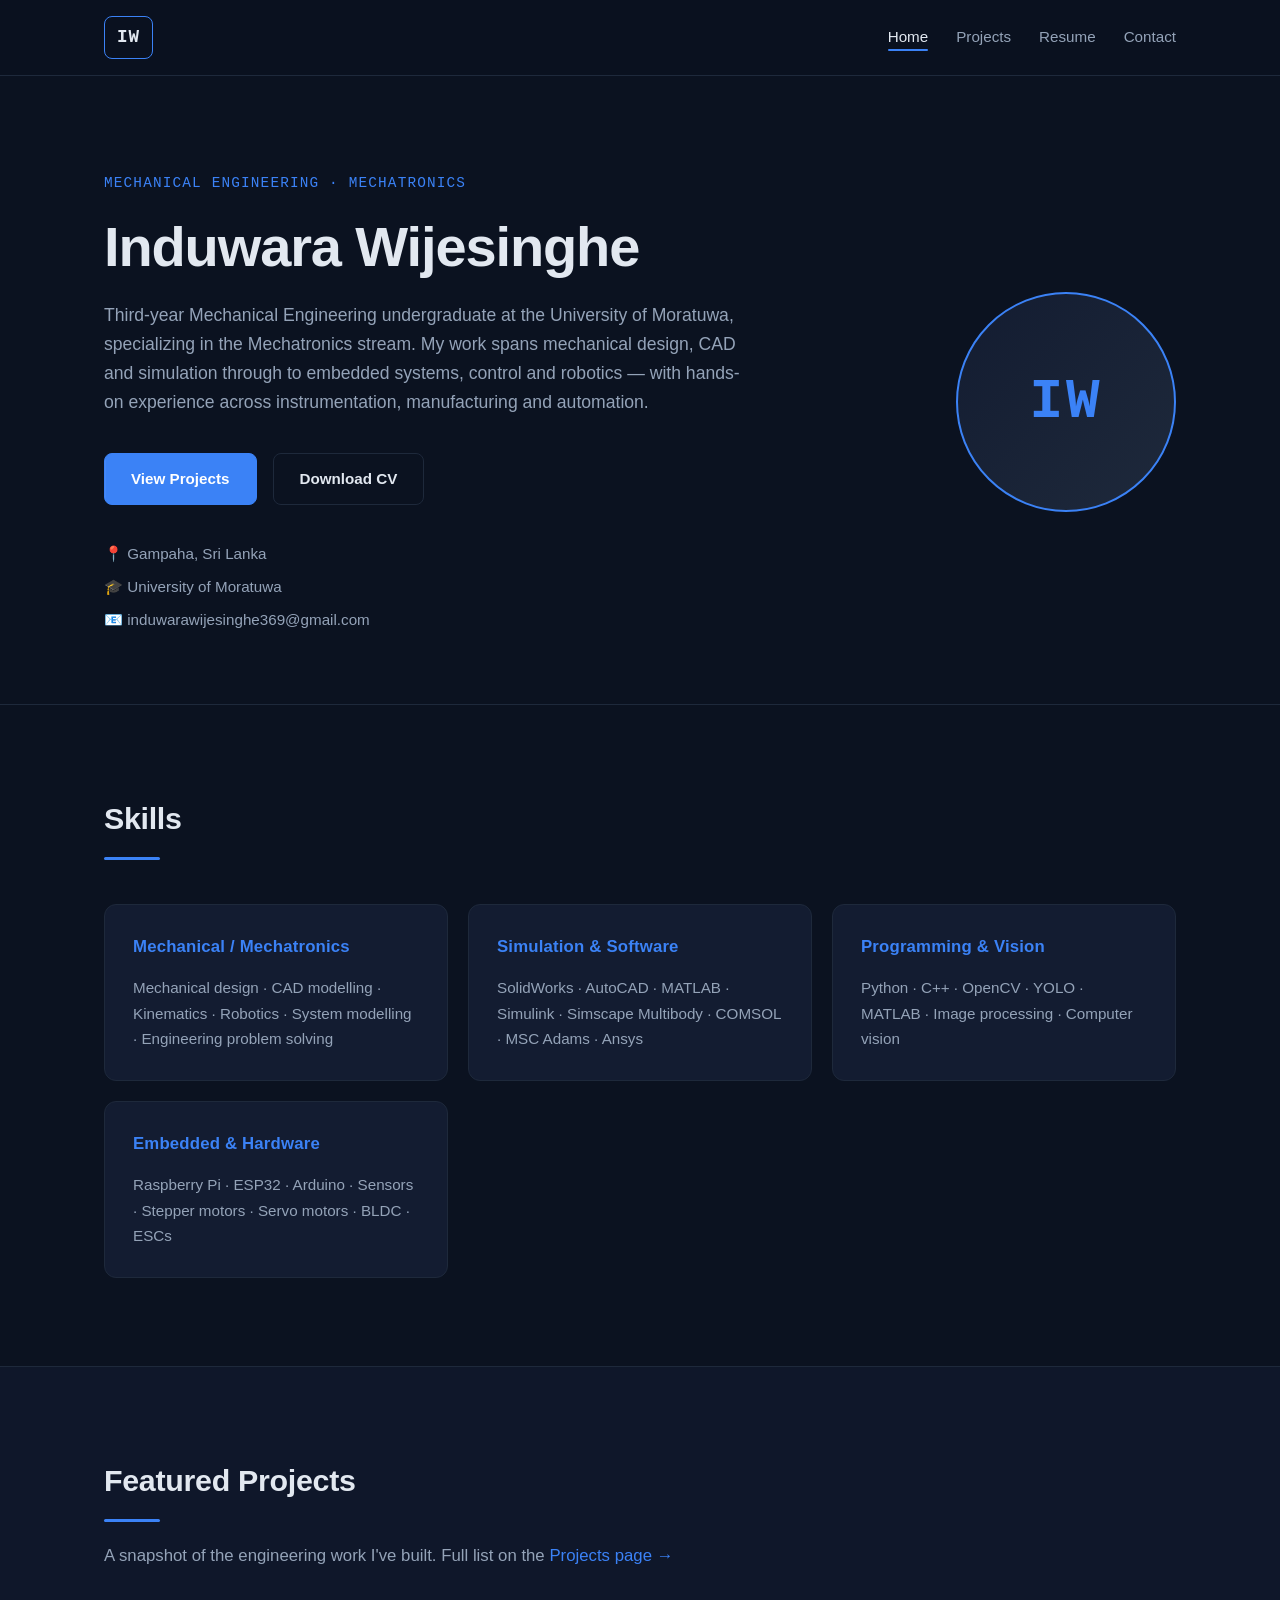
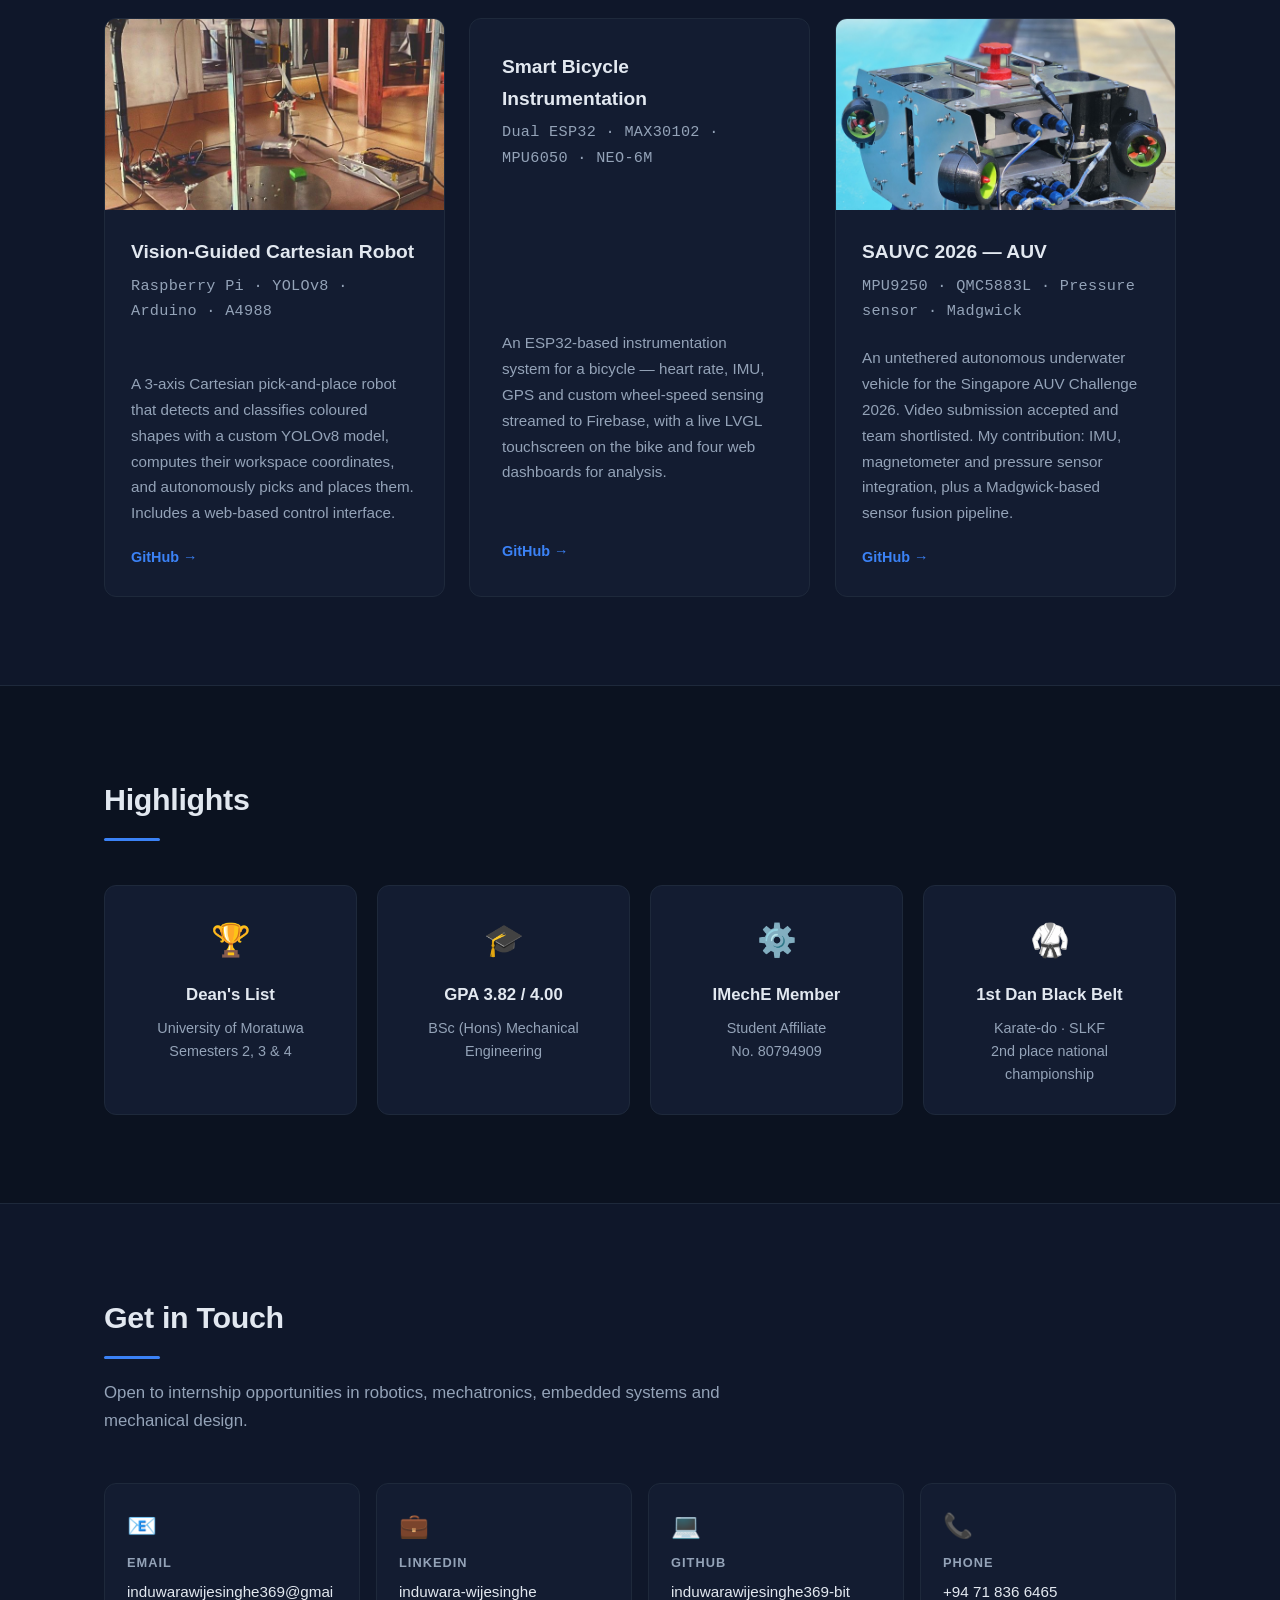
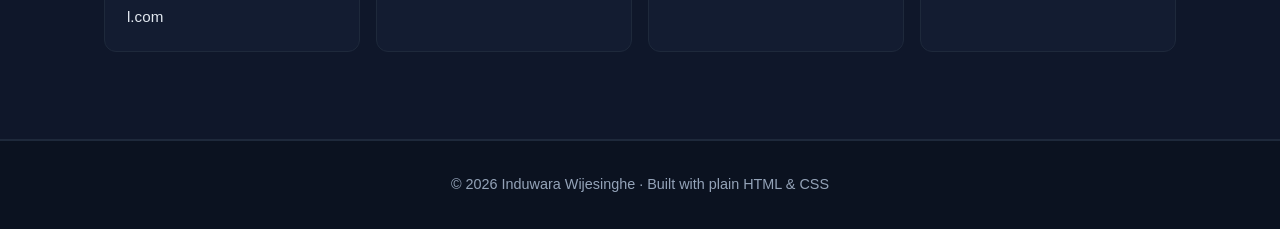
==== commit 0b6a0534: "Add reveal classes to sections for animations" ====
--- a/index.html
+++ b/index.html
@@ -53,24 +53,24 @@
     </header>
 
     <!-- ============ SKILLS ============ -->
-    <section class="section" id="skills">
+    <section class="section reveal" id="skills">
         <div class="container">
             <h2 class="section-title">Skills</h2>
-            <div class="skills-grid">
+            <div class="skills-grid reveal-stagger">
                 <div class="skill-card">
                     <h3>Mechanical / Mechatronics</h3>
                     <p>Mechanical design · CAD modelling · Kinematics · Robotics · System modelling · Engineering problem solving</p>
                 </div>
                 <div class="skill-card">
-                    <h3>Simulation & Software</h3>
+                    <h3>Simulation &amp; Software</h3>
                     <p>SolidWorks · AutoCAD · MATLAB · Simulink · Simscape Multibody · COMSOL · MSC Adams · Ansys</p>
                 </div>
                 <div class="skill-card">
-                    <h3>Programming & Vision</h3>
+                    <h3>Programming &amp; Vision</h3>
                     <p>Python · C++ · OpenCV · YOLO · MATLAB · Image processing · Computer vision</p>
                 </div>
                 <div class="skill-card">
-                    <h3>Embedded & Hardware</h3>
+                    <h3>Embedded &amp; Hardware</h3>
                     <p>Raspberry Pi · ESP32 · Arduino · Sensors · Stepper motors · Servo motors · BLDC · ESCs</p>
                 </div>
             </div>
@@ -78,12 +78,12 @@
     </section>
 
     <!-- ============ FEATURED PROJECTS ============ -->
-    <section class="section section-alt" id="featured">
+    <section class="section section-alt reveal" id="featured">
         <div class="container">
             <h2 class="section-title">Featured Projects</h2>
             <p class="section-lede">A snapshot of the engineering work I've built. Full list on the <a href="projects.html">Projects page →</a></p>
 
-            <div class="featured-grid">
+            <div class="featured-grid reveal-stagger">
 
                 <article class="project-card">
                     <div class="project-thumb">
@@ -131,10 +131,10 @@
     </section>
 
     <!-- ============ ACHIEVEMENTS ============ -->
-    <section class="section" id="achievements">
+    <section class="section reveal" id="achievements">
         <div class="container">
             <h2 class="section-title">Highlights</h2>
-            <div class="achievements-grid">
+            <div class="achievements-grid reveal-stagger">
                 <div class="achievement">
                     <span class="achievement-icon">🏆</span>
                     <h3>Dean's List</h3>
@@ -160,13 +160,13 @@
     </section>
 
     <!-- ============ CONTACT ============ -->
-    <section class="section section-alt" id="contact">
+    <section class="section section-alt reveal" id="contact">
         <div class="container">
             <h2 class="section-title">Get in Touch</h2>
             <p class="section-lede">
                 Open to internship opportunities in robotics, mechatronics, embedded systems and mechanical design.
             </p>
-            <div class="contact-grid">
+            <div class="contact-grid reveal-stagger">
                 <a class="contact-card" href="mailto:induwarawijesinghe369@gmail.com">
                     <span class="contact-icon">📧</span>
                     <span class="contact-label">Email</span>
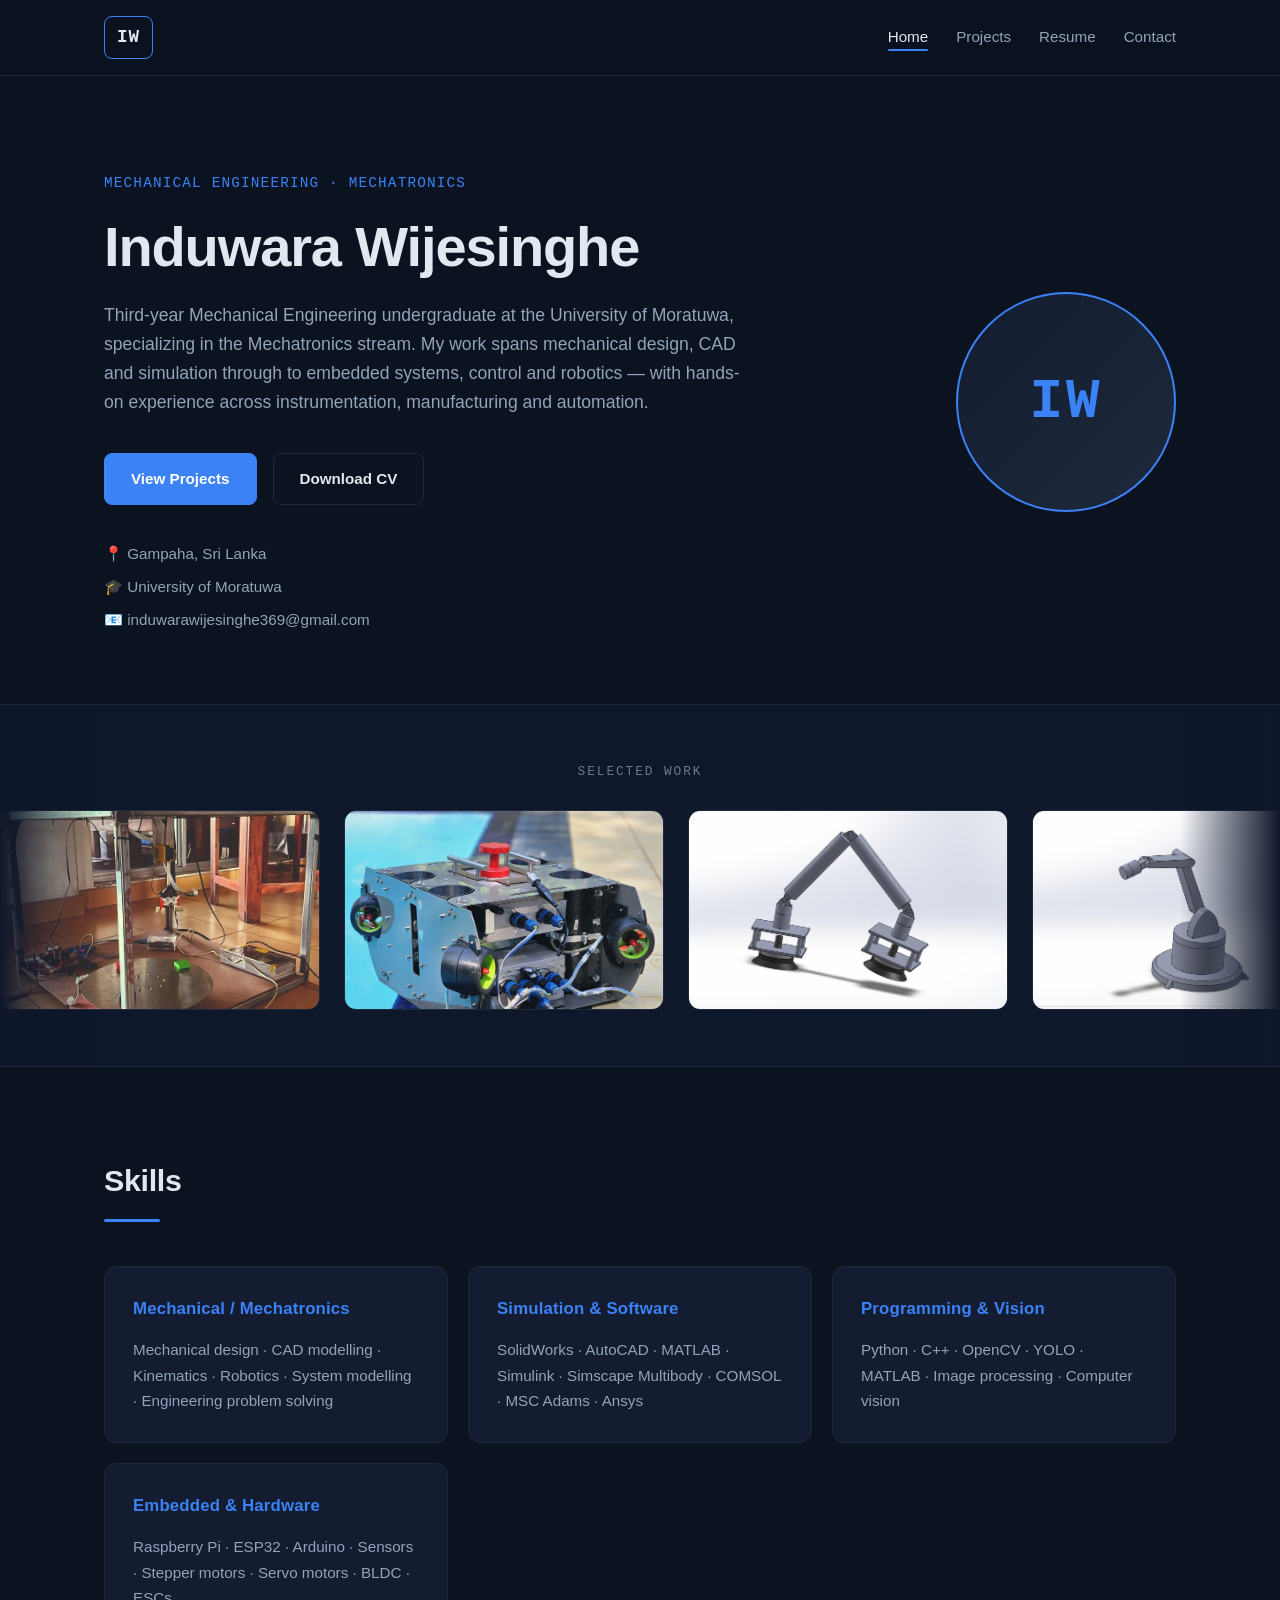
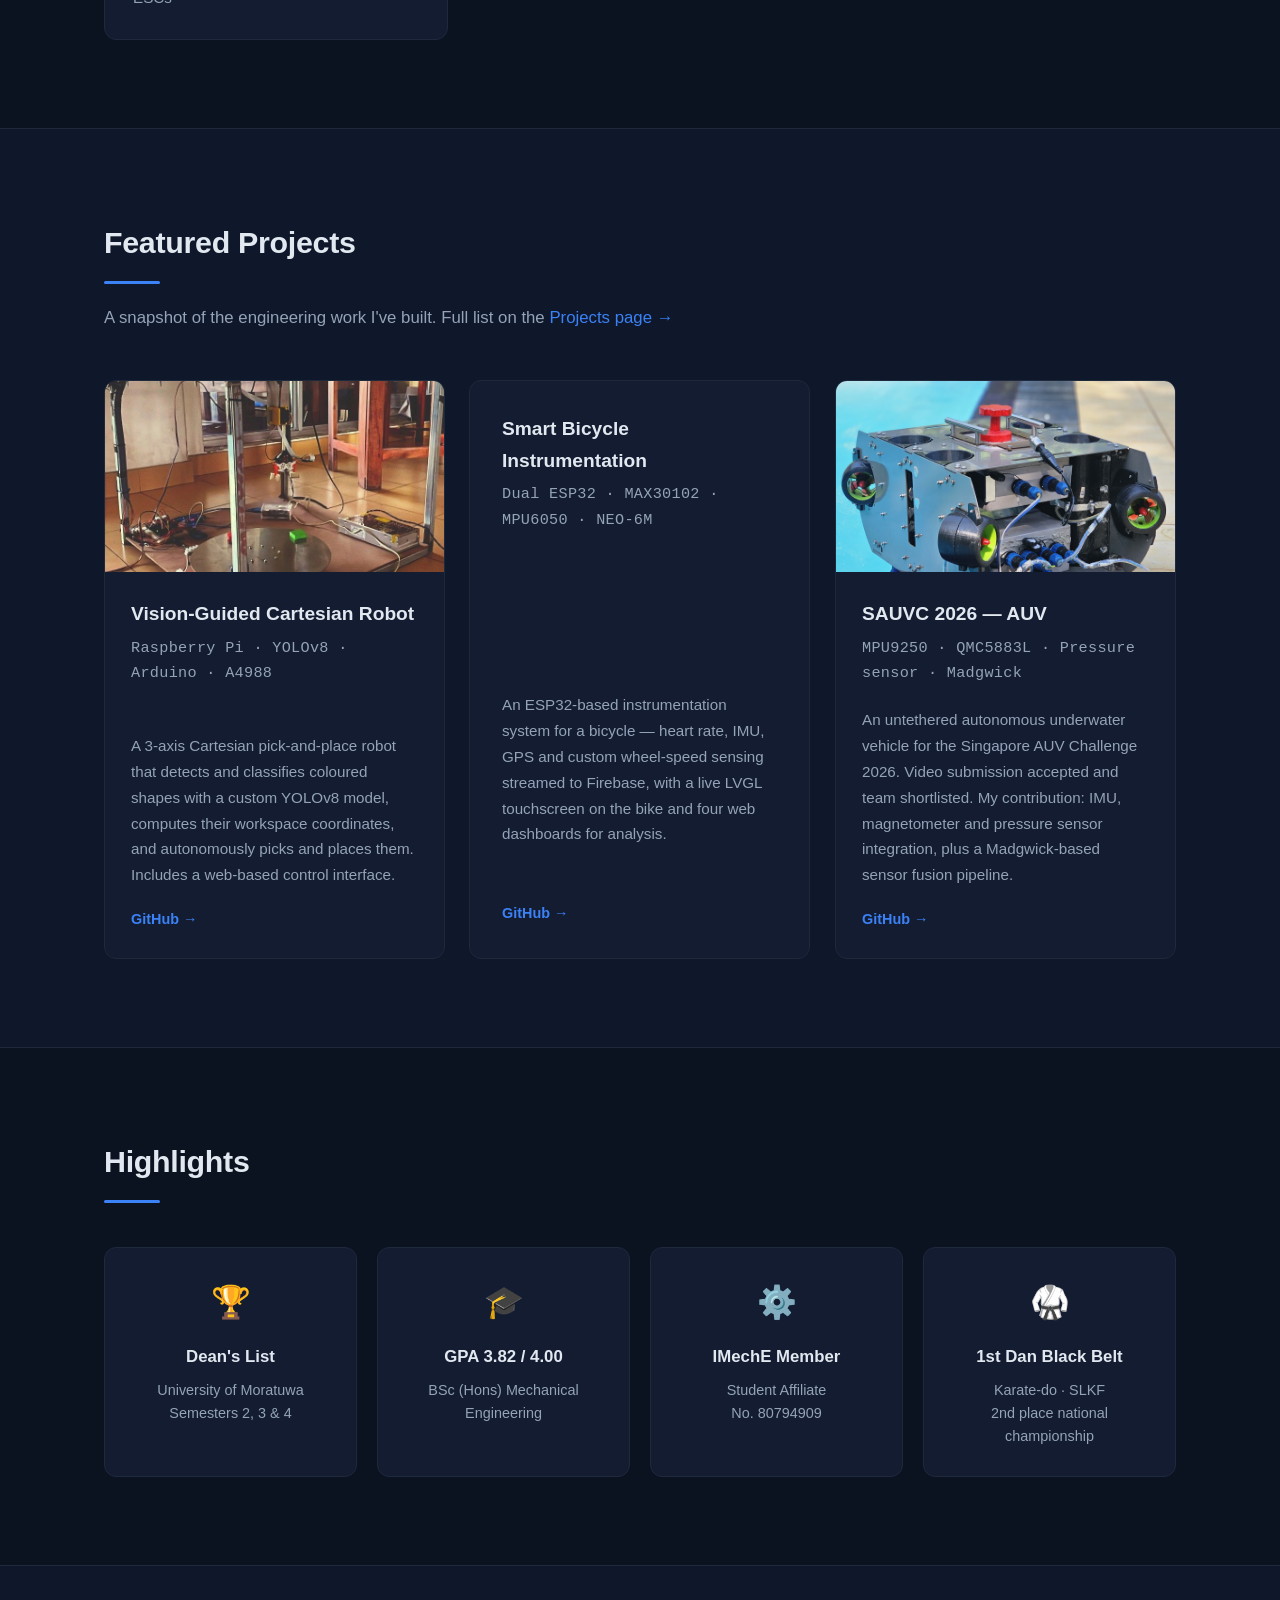
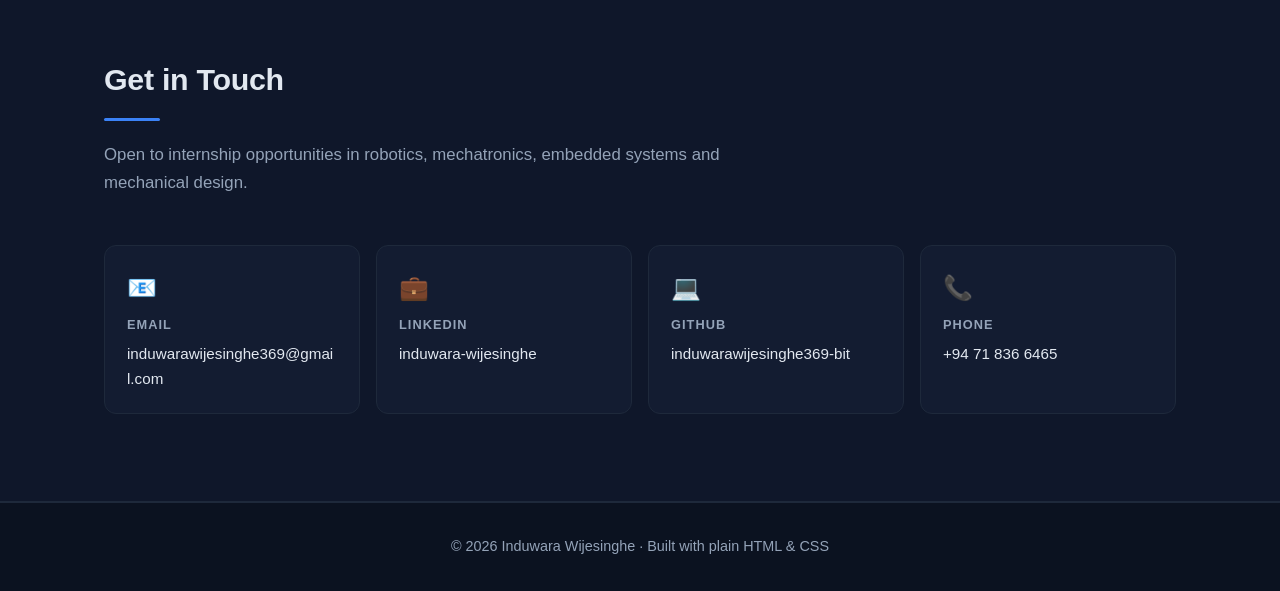
==== commit 0314decc: "Add image marquee section for selected work" ====
--- a/index.html
+++ b/index.html
@@ -52,6 +52,72 @@
         </div>
     </header>
 
+        <!-- ============ IMAGE MARQUEE ============ -->
+    <section class="marquee">
+        <div class="marquee-label">Selected Work</div>
+        <div class="marquee-track">
+            <!-- First copy -->
+            <div class="marquee-item">
+                <img src="images/cartesian-thumb.jpg" alt="Cartesian robot">
+                <div class="marquee-item-caption">Cartesian Robot</div>
+            </div>
+            <div class="marquee-item">
+                <img src="images/auv-thumb.jpg" alt="SAUVC AUV">
+                <div class="marquee-item-caption">SAUVC 2026 AUV</div>
+            </div>
+            <div class="marquee-item">
+                <img src="images/climber-cad.jpg" alt="Biped wall-climber CAD">
+                <div class="marquee-item-caption">Biped Wall-Climber</div>
+            </div>
+            <div class="marquee-item">
+                <img src="images/arm-own-cad.jpg" alt="My 6-DoF arm design">
+                <div class="marquee-item-caption">6-DoF Arm — My Design</div>
+            </div>
+            <div class="marquee-item">
+                <img src="images/arm-cad.jpg" alt="YASAKAWA GP7 CAD">
+                <div class="marquee-item-caption">YASAKAWA GP7</div>
+            </div>
+            <div class="marquee-item">
+                <img src="images/holder-thumb.jpg" alt="Multi-purpose device holder">
+                <div class="marquee-item-caption">Multi-Purpose Holder</div>
+            </div>
+            <div class="marquee-item">
+                <img src="images/cooker-thumb.jpg" alt="Reverse engineering — infrared cooker">
+                <div class="marquee-item-caption">Reverse Engineering</div>
+            </div>
+
+            <!-- Second copy (for seamless loop) -->
+            <div class="marquee-item">
+                <img src="images/cartesian-thumb.jpg" alt="Cartesian robot">
+                <div class="marquee-item-caption">Cartesian Robot</div>
+            </div>
+            <div class="marquee-item">
+                <img src="images/auv-thumb.jpg" alt="SAUVC AUV">
+                <div class="marquee-item-caption">SAUVC 2026 AUV</div>
+            </div>
+            <div class="marquee-item">
+                <img src="images/climber-cad.jpg" alt="Biped wall-climber CAD">
+                <div class="marquee-item-caption">Biped Wall-Climber</div>
+            </div>
+            <div class="marquee-item">
+                <img src="images/arm-own-cad.jpg" alt="My 6-DoF arm design">
+                <div class="marquee-item-caption">6-DoF Arm — My Design</div>
+            </div>
+            <div class="marquee-item">
+                <img src="images/arm-cad.jpg" alt="YASAKAWA GP7 CAD">
+                <div class="marquee-item-caption">YASAKAWA GP7</div>
+            </div>
+            <div class="marquee-item">
+                <img src="images/holder-thumb.jpg" alt="Multi-purpose device holder">
+                <div class="marquee-item-caption">Multi-Purpose Holder</div>
+            </div>
+            <div class="marquee-item">
+                <img src="images/cooker-thumb.jpg" alt="Reverse engineering — infrared cooker">
+                <div class="marquee-item-caption">Reverse Engineering</div>
+            </div>
+        </div>
+    </section>
+
     <!-- ============ SKILLS ============ -->
     <section class="section reveal" id="skills">
         <div class="container">
--- a/style.css
+++ b/style.css
@@ -310,7 +310,7 @@
 }
 
 /* =========================
-   FEATURED PROJECTS
+   FEATURED PROJECTS (homepage grid)
    ========================= */
 .featured-grid {
     display: grid;
@@ -336,7 +336,7 @@
 
 .project-thumb {
     aspect-ratio: 16 / 9;
-    background: linear-gradient(135deg, var(--bg-alt) 0%, var(--border) 100%);
+    background: var(--bg-alt);
     display: flex;
     align-items: center;
     justify-content: center;
@@ -356,11 +356,6 @@
     font-size: 3rem;
     opacity: 0.5;
     z-index: 0;
-}
-
-.project-thumb img + .project-thumb-fallback {
-    /* fallback hidden when image is present */
-    z-index: -1;
 }
 
 .project-body {
@@ -533,7 +528,7 @@
 }
 
 @media (max-width: 480px) {
-    .nav-links { display: none; } /* simple mobile: hide nav links on very small screens */
+    .nav-links { display: none; }
     .container { padding: 0 18px; }
 }
 
@@ -554,7 +549,7 @@
 }
 
 /* =========================
-   PROJECT LIST (multi-item page)
+   PROJECT LIST (projects.html rows)
    ========================= */
 .project-list {
     display: flex;
@@ -565,13 +560,15 @@
 
 .project-list-item {
     display: grid;
-    grid-template-columns: 320px 1fr;
-    gap: 32px;
+    grid-template-columns: 380px 1fr;
+    gap: 0;
+    align-items: stretch;
     background: var(--card);
     border: 1px solid var(--border);
     border-radius: var(--radius);
     overflow: hidden;
     transition: all 0.25s ease;
+    min-height: 340px;
 }
 
 .project-list-item:hover {
@@ -580,11 +577,13 @@
 }
 
 .project-list-item .project-thumb {
-    aspect-ratio: auto;
-    height: 100%;
-    min-height: 220px;
     position: relative;
     border-right: 1px solid var(--border);
+    background: var(--bg-alt);
+    overflow: hidden;
+    aspect-ratio: auto;
+    min-height: 0;
+    max-height: none;
 }
 
 .project-list-item .project-thumb img {
@@ -593,10 +592,11 @@
     width: 100%;
     height: 100%;
     object-fit: cover;
+    object-position: center;
 }
 
 .project-list-item .project-body {
-    padding: 32px 32px 32px 0;
+    padding: 32px;
 }
 
 .project-tag {
@@ -623,16 +623,21 @@
         grid-template-columns: 1fr;
     }
     .project-list-item .project-thumb {
-        min-height: 200px;
+        position: relative;
+        min-height: 240px;
         border-right: none;
         border-bottom: 1px solid var(--border);
     }
+    .project-list-item .project-thumb img {
+        position: relative;
+        aspect-ratio: 16 / 10;
+    }
     .project-list-item .project-body {
         padding: 26px;
     }
 }
 
-/* Project cards without a thumbnail — full-width body */
+/* Cards with no thumbnail — body spans full width */
 .project-card--no-thumb .project-body,
 .project-list-item--no-thumb .project-body {
     padding: 32px;
@@ -648,16 +653,9 @@
    ANIMATIONS
    ========================================================= */
 
-/* ---------- 1. Hero entrance ---------- */
 @keyframes heroFadeUp {
-    from {
-        opacity: 0;
-        transform: translateY(24px);
-    }
-    to {
-        opacity: 1;
-        transform: translateY(0);
-    }
+    from { opacity: 0; transform: translateY(24px); }
+    to   { opacity: 1; transform: translateY(0); }
 }
 
 .hero-text > * {
@@ -676,7 +674,6 @@
     animation: heroFadeUp 0.9s ease-out 0.25s forwards;
 }
 
-/* ---------- 2. Scroll reveal ---------- */
 .reveal {
     opacity: 0;
     transform: translateY(32px);
@@ -690,7 +687,6 @@
     transform: translateY(0);
 }
 
-/* Stagger children inside a revealed grid */
 .reveal-stagger > * {
     opacity: 0;
     transform: translateY(24px);
@@ -710,7 +706,6 @@
 .reveal-stagger.visible > *:nth-child(5) { transition-delay: 0.45s; }
 .reveal-stagger.visible > *:nth-child(6) { transition-delay: 0.55s; }
 
-/* ---------- 3. Nav brand glow on hover ---------- */
 .nav-brand {
     transition: all 0.3s ease;
 }
@@ -722,21 +717,15 @@
     transform: translateY(-1px);
 }
 
-/* ---------- 4. Photo placeholder breathing ---------- */
 @keyframes photoPulse {
-    0%, 100% {
-        box-shadow: 0 0 0 0 rgba(59, 130, 246, 0.4);
-    }
-    50% {
-        box-shadow: 0 0 0 20px rgba(59, 130, 246, 0);
-    }
+    0%, 100% { box-shadow: 0 0 0 0 rgba(59, 130, 246, 0.4); }
+    50%      { box-shadow: 0 0 0 20px rgba(59, 130, 246, 0); }
 }
 
 .photo-placeholder {
     animation: photoPulse 3s ease-in-out infinite;
 }
 
-/* ---------- 5. Button micro-interactions ---------- */
 .btn {
     position: relative;
     overflow: hidden;
@@ -749,13 +738,15 @@
     background: rgba(255, 255, 255, 0.1);
     transform: translateX(-100%);
     transition: transform 0.4s ease;
+    z-index: 0;
 }
 
 .btn:hover::after {
     transform: translateX(0);
 }
 
-/* ---------- 6. Card hover lift ---------- */
+.btn > * { position: relative; z-index: 1; }
+
 .project-card,
 .project-list-item,
 .skill-card,
@@ -764,14 +755,9 @@
     will-change: transform;
 }
 
-/* ---------- 7. Section title underline animate in ---------- */
 @keyframes underlineGrow {
-    from {
-        width: 0;
-    }
-    to {
-        width: 56px;
-    }
+    from { width: 0; }
+    to   { width: 56px; }
 }
 
 .reveal .section-title::after,
@@ -779,11 +765,8 @@
     animation: underlineGrow 0.8s ease-out 0.2s forwards;
 }
 
-/* ---------- 8. Reduced motion respect ---------- */
 @media (prefers-reduced-motion: reduce) {
-    *,
-    *::before,
-    *::after {
+    *, *::before, *::after {
         animation-duration: 0.01ms !important;
         animation-iteration-count: 1 !important;
         transition-duration: 0.01ms !important;
@@ -795,3 +778,216 @@
     }
 }
 
+.project-status-note {
+    margin-top: 14px;
+    padding: 10px 14px;
+    background: rgba(59, 130, 246, 0.08);
+    border-left: 3px solid var(--accent);
+    border-radius: 4px;
+    color: var(--text-muted);
+    font-size: 0.9rem;
+    font-style: italic;
+}
+
+/* =========================================================
+   DUAL-IMAGE THUMBNAIL (used on robot arm card)
+   ========================================================= */
+.project-thumb--dual {
+    display: grid;
+    grid-template-columns: 1fr 1fr;
+    gap: 2px;
+    background: var(--border);
+    position: relative;
+    overflow: hidden;
+}
+
+.project-thumb--dual .thumb-half {
+    position: relative;
+    overflow: hidden;
+    display: flex;
+    align-items: center;
+    justify-content: center;
+    background: #f5f5f5;
+}
+
+.project-thumb--dual .thumb-half img {
+    width: 100%;
+    height: 100%;
+    object-fit: contain;
+    display: block;
+}
+
+.project-thumb--dual .thumb-tag {
+    position: absolute;
+    top: 8px;
+    left: 8px;
+    background: rgba(11, 18, 32, 0.85);
+    color: var(--text);
+    font-family: var(--mono);
+    font-size: 0.65rem;
+    letter-spacing: 0.05em;
+    padding: 4px 8px;
+    border-radius: 4px;
+    border: 1px solid var(--border);
+    backdrop-filter: blur(6px);
+    pointer-events: none;
+    z-index: 2;
+}
+
+/* Dual thumb inside a project list row — stack vertically, keep CAD renders whole */
+.project-list-item .project-thumb--dual {
+    grid-template-columns: 1fr;
+    grid-template-rows: 1fr 1fr;
+    min-height: 340px;
+    max-height: none;
+    border-right: 1px solid var(--border);
+}
+
+.project-list-item .project-thumb--dual .thumb-half {
+    background: #f5f5f5;
+}
+
+.project-list-item .project-thumb--dual .thumb-half img {
+    object-fit: contain;
+    width: 100%;
+    height: 100%;
+}
+
+/* Hide emoji fallbacks whenever a real image is inside the same container */
+.project-thumb:has(img) .project-thumb-fallback,
+.project-thumb--dual:has(img) .project-thumb-fallback {
+    display: none !important;
+}
+
+/* =========================================================
+   IMAGE MARQUEE (auto-scrolling strip)
+   ========================================================= */
+.marquee {
+    padding: 56px 0;
+    border-bottom: 1px solid var(--border);
+    background: var(--bg-alt);
+    overflow: hidden;
+    position: relative;
+}
+
+/* Soft fade on left and right edges */
+.marquee::before,
+.marquee::after {
+    content: '';
+    position: absolute;
+    top: 0;
+    bottom: 0;
+    width: 100px;
+    z-index: 2;
+    pointer-events: none;
+}
+
+.marquee::before {
+    left: 0;
+    background: linear-gradient(to right, var(--bg-alt), transparent);
+}
+
+.marquee::after {
+    right: 0;
+    background: linear-gradient(to left, var(--bg-alt), transparent);
+}
+
+.marquee-label {
+    text-align: center;
+    color: var(--text-muted);
+    font-family: var(--mono);
+    font-size: 0.8rem;
+    letter-spacing: 0.15em;
+    text-transform: uppercase;
+    margin-bottom: 28px;
+    opacity: 0.7;
+}
+
+.marquee-track {
+    display: flex;
+    gap: 24px;
+    width: max-content;
+    animation: marqueeScroll 60s linear infinite;
+    will-change: transform;
+}
+
+.marquee:hover .marquee-track {
+    animation-play-state: paused;
+}
+
+.marquee-item {
+    flex: 0 0 auto;
+    width: 320px;
+    height: 200px;
+    border-radius: var(--radius);
+    overflow: hidden;
+    border: 1px solid var(--border);
+    background: var(--bg);
+    position: relative;
+    transition: all 0.3s ease;
+}
+
+.marquee-item:hover {
+    border-color: var(--accent);
+    transform: translateY(-4px);
+    box-shadow: 0 12px 32px rgba(59, 130, 246, 0.15);
+}
+
+.marquee-item img {
+    width: 100%;
+    height: 100%;
+    object-fit: cover;
+    display: block;
+    transition: transform 0.5s ease;
+}
+
+.marquee-item:hover img {
+    transform: scale(1.05);
+}
+
+.marquee-item-caption {
+    position: absolute;
+    bottom: 0;
+    left: 0;
+    right: 0;
+    padding: 12px 16px;
+    background: linear-gradient(to top, rgba(11, 18, 32, 0.95), transparent);
+    color: var(--text);
+    font-size: 0.85rem;
+    font-weight: 600;
+    opacity: 0;
+    transform: translateY(8px);
+    transition: all 0.3s ease;
+}
+
+.marquee-item:hover .marquee-item-caption {
+    opacity: 1;
+    transform: translateY(0);
+}
+
+@keyframes marqueeScroll {
+    from {
+        transform: translateX(0);
+    }
+    to {
+        /* Move by exactly half — track contains two copies of the images */
+        transform: translateX(-50%);
+    }
+}
+
+@media (max-width: 820px) {
+    .marquee-item {
+        width: 240px;
+        height: 150px;
+    }
+    .marquee-track {
+        gap: 16px;
+        animation-duration: 40s;
+    }
+}
+
+@media (prefers-reduced-motion: reduce) {
+    .marquee-track {
+        animation: none;
+    }
+}
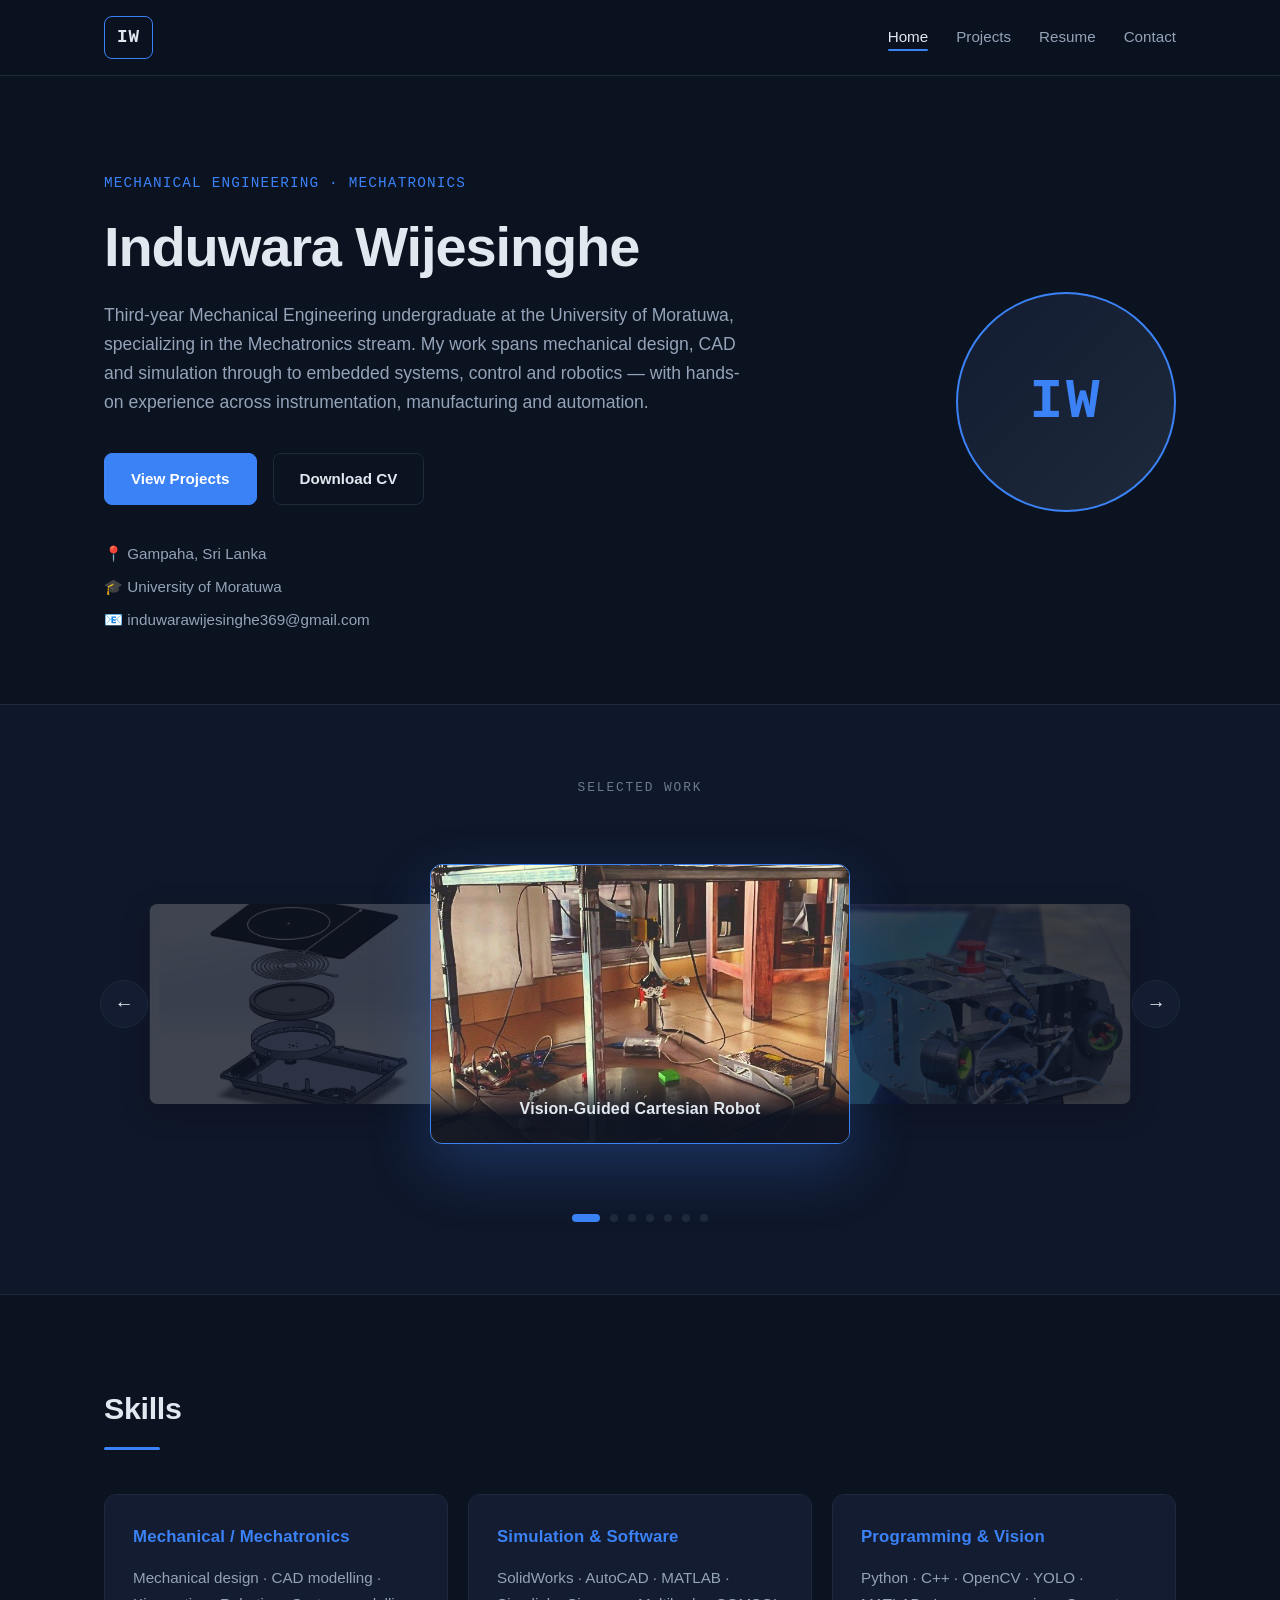
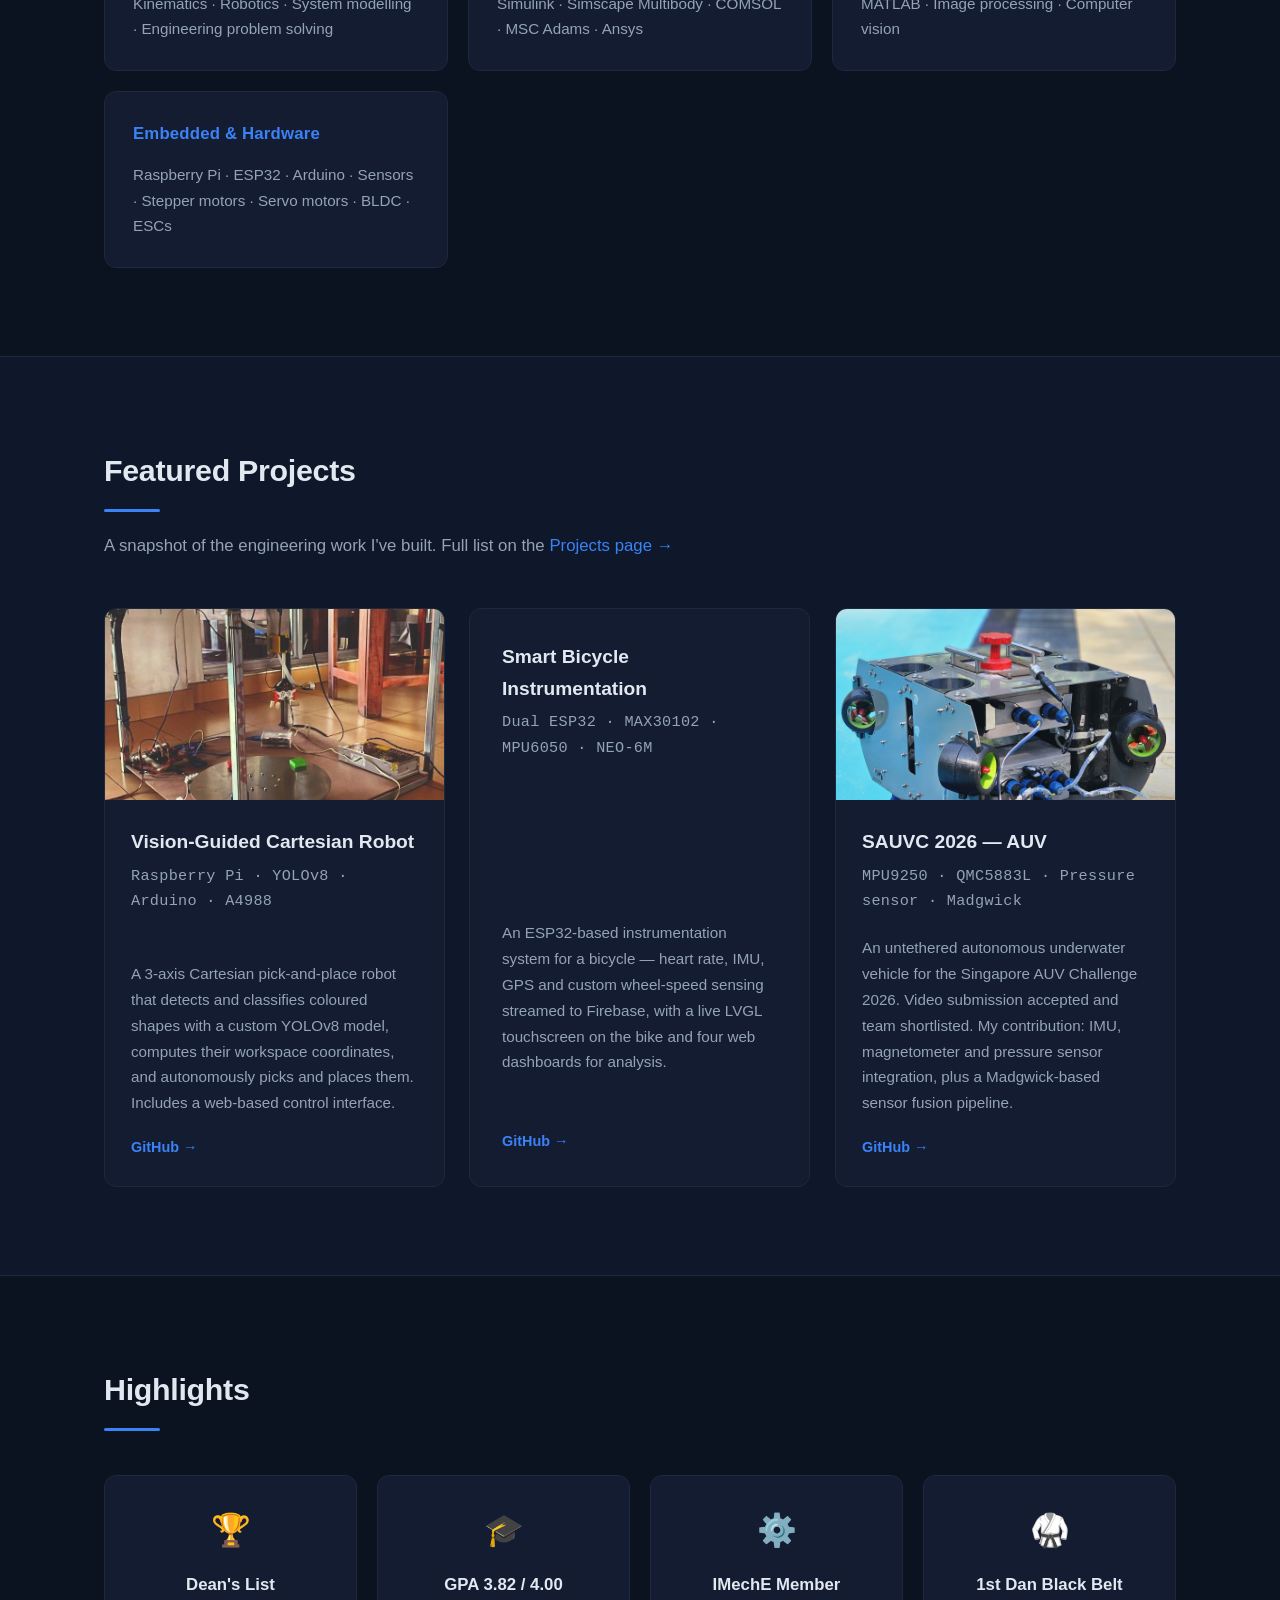
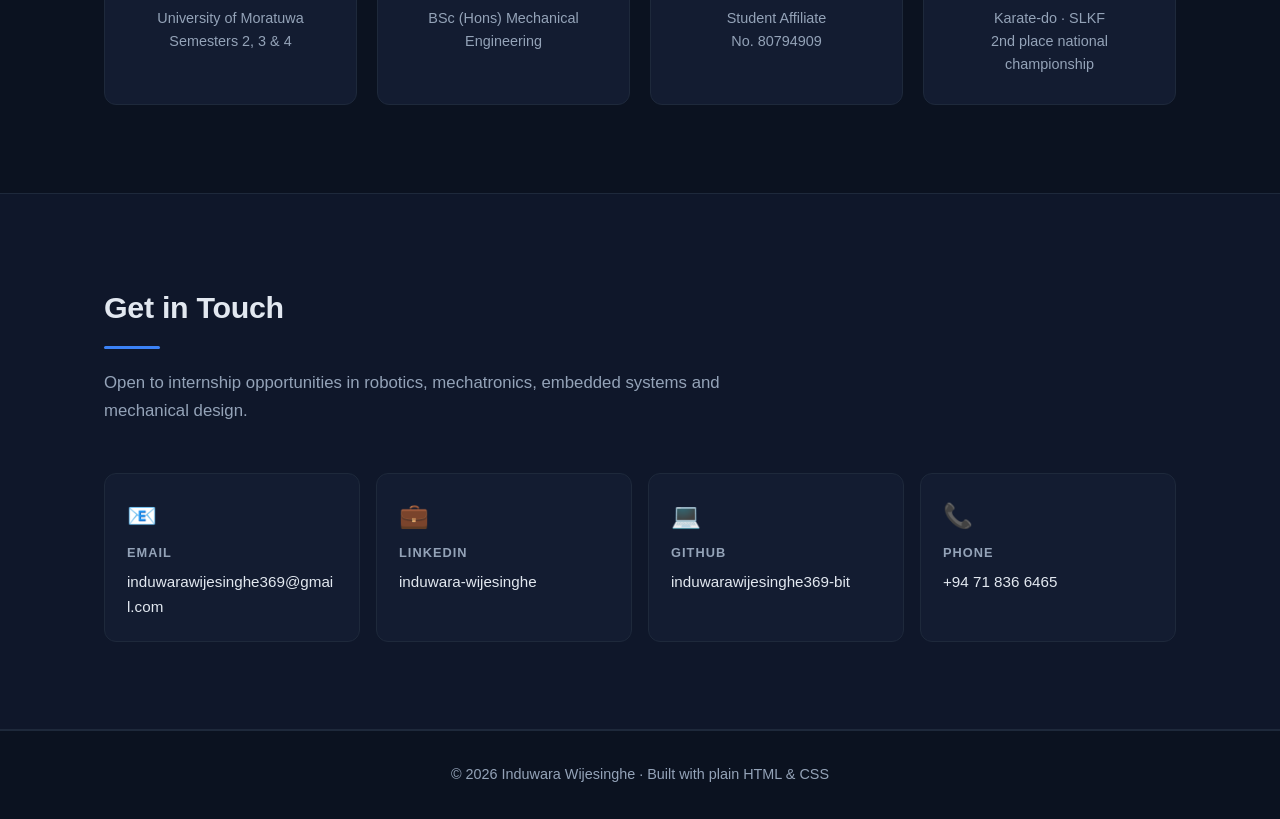
==== commit c53ce20b: "Replace marquee with carousel for selected work" ====
--- a/index.html
+++ b/index.html
@@ -52,69 +52,51 @@
         </div>
     </header>
 
-        <!-- ============ IMAGE MARQUEE ============ -->
-    <section class="marquee">
-        <div class="marquee-label">Selected Work</div>
-        <div class="marquee-track">
-            <!-- First copy -->
-            <div class="marquee-item">
-                <img src="images/cartesian-thumb.jpg" alt="Cartesian robot">
-                <div class="marquee-item-caption">Cartesian Robot</div>
-            </div>
-            <div class="marquee-item">
-                <img src="images/auv-thumb.jpg" alt="SAUVC AUV">
-                <div class="marquee-item-caption">SAUVC 2026 AUV</div>
-            </div>
-            <div class="marquee-item">
-                <img src="images/climber-cad.jpg" alt="Biped wall-climber CAD">
-                <div class="marquee-item-caption">Biped Wall-Climber</div>
-            </div>
-            <div class="marquee-item">
-                <img src="images/arm-own-cad.jpg" alt="My 6-DoF arm design">
-                <div class="marquee-item-caption">6-DoF Arm — My Design</div>
-            </div>
-            <div class="marquee-item">
+           <!-- ============ CAROUSEL ============ -->
+    <section class="carousel">
+        <div class="carousel-label">Selected Work</div>
+        <div class="carousel-stage">
+            <button class="carousel-arrow prev" aria-label="Previous">←</button>
+            <button class="carousel-arrow next" aria-label="Next">→</button>
+
+            <div class="carousel-slide">
+                <img src="images/cartesian-thumb.jpg" alt="Vision-guided Cartesian robot">
+                <div class="carousel-slide-caption">Vision-Guided Cartesian Robot</div>
+            </div>
+            <div class="carousel-slide">
+                <img src="images/auv-thumb.jpg" alt="SAUVC 2026 AUV">
+                <div class="carousel-slide-caption">SAUVC 2026 — Autonomous Underwater Vehicle</div>
+            </div>
+            <div class="carousel-slide">
+                <img src="images/climber-cad.jpg" alt="Biped wall-climbing robot CAD">
+                <div class="carousel-slide-caption">Biped Wall-Climbing Robot</div>
+            </div>
+            <div class="carousel-slide">
+                <img src="images/arm-own-cad.jpg" alt="My own 6-DoF arm design">
+                <div class="carousel-slide-caption">6-DoF Arm — My Design</div>
+            </div>
+            <div class="carousel-slide">
                 <img src="images/arm-cad.jpg" alt="YASAKAWA GP7 CAD">
-                <div class="marquee-item-caption">YASAKAWA GP7</div>
-            </div>
-            <div class="marquee-item">
+                <div class="carousel-slide-caption">YASAKAWA GP7</div>
+            </div>
+            <div class="carousel-slide">
                 <img src="images/holder-thumb.jpg" alt="Multi-purpose device holder">
-                <div class="marquee-item-caption">Multi-Purpose Holder</div>
-            </div>
-            <div class="marquee-item">
-                <img src="images/cooker-thumb.jpg" alt="Reverse engineering — infrared cooker">
-                <div class="marquee-item-caption">Reverse Engineering</div>
-            </div>
-
-            <!-- Second copy (for seamless loop) -->
-            <div class="marquee-item">
-                <img src="images/cartesian-thumb.jpg" alt="Cartesian robot">
-                <div class="marquee-item-caption">Cartesian Robot</div>
-            </div>
-            <div class="marquee-item">
-                <img src="images/auv-thumb.jpg" alt="SAUVC AUV">
-                <div class="marquee-item-caption">SAUVC 2026 AUV</div>
-            </div>
-            <div class="marquee-item">
-                <img src="images/climber-cad.jpg" alt="Biped wall-climber CAD">
-                <div class="marquee-item-caption">Biped Wall-Climber</div>
-            </div>
-            <div class="marquee-item">
-                <img src="images/arm-own-cad.jpg" alt="My 6-DoF arm design">
-                <div class="marquee-item-caption">6-DoF Arm — My Design</div>
-            </div>
-            <div class="marquee-item">
-                <img src="images/arm-cad.jpg" alt="YASAKAWA GP7 CAD">
-                <div class="marquee-item-caption">YASAKAWA GP7</div>
-            </div>
-            <div class="marquee-item">
-                <img src="images/holder-thumb.jpg" alt="Multi-purpose device holder">
-                <div class="marquee-item-caption">Multi-Purpose Holder</div>
-            </div>
-            <div class="marquee-item">
-                <img src="images/cooker-thumb.jpg" alt="Reverse engineering — infrared cooker">
-                <div class="marquee-item-caption">Reverse Engineering</div>
-            </div>
+                <div class="carousel-slide-caption">Multi-Purpose Device Holder</div>
+            </div>
+            <div class="carousel-slide">
+                <img src="images/cooker-thumb.jpg" alt="Reverse engineering of an infrared cooker">
+                <div class="carousel-slide-caption">Reverse Engineering — Infrared Cooker</div>
+            </div>
+        </div>
+
+        <div class="carousel-dots">
+            <button class="carousel-dot" aria-label="Go to slide 1"></button>
+            <button class="carousel-dot" aria-label="Go to slide 2"></button>
+            <button class="carousel-dot" aria-label="Go to slide 3"></button>
+            <button class="carousel-dot" aria-label="Go to slide 4"></button>
+            <button class="carousel-dot" aria-label="Go to slide 5"></button>
+            <button class="carousel-dot" aria-label="Go to slide 6"></button>
+            <button class="carousel-dot" aria-label="Go to slide 7"></button>
         </div>
     </section>
 
@@ -265,6 +247,6 @@
     </footer>
 
     <script src="script.js"></script>
-
+    <script src="carousel.js"></script>
 </body>
 </html>
--- a/style.css
+++ b/style.css
@@ -859,135 +859,204 @@
     display: none !important;
 }
 
+
+@media (prefers-reduced-motion: reduce) {
+    .marquee-track {
+        animation: none;
+    }
+}
+
 /* =========================================================
-   IMAGE MARQUEE (auto-scrolling strip)
+   CENTER-FOCUS CAROUSEL
    ========================================================= */
-.marquee {
-    padding: 56px 0;
+.carousel {
+    padding: 72px 0;
     border-bottom: 1px solid var(--border);
     background: var(--bg-alt);
     overflow: hidden;
     position: relative;
 }
 
-/* Soft fade on left and right edges */
-.marquee::before,
-.marquee::after {
-    content: '';
-    position: absolute;
-    top: 0;
-    bottom: 0;
-    width: 100px;
-    z-index: 2;
-    pointer-events: none;
-}
-
-.marquee::before {
-    left: 0;
-    background: linear-gradient(to right, var(--bg-alt), transparent);
-}
-
-.marquee::after {
-    right: 0;
-    background: linear-gradient(to left, var(--bg-alt), transparent);
-}
-
-.marquee-label {
+.carousel-label {
     text-align: center;
     color: var(--text-muted);
     font-family: var(--mono);
     font-size: 0.8rem;
     letter-spacing: 0.15em;
     text-transform: uppercase;
-    margin-bottom: 28px;
+    margin-bottom: 36px;
     opacity: 0.7;
 }
 
-.marquee-track {
-    display: flex;
-    gap: 24px;
-    width: max-content;
-    animation: marqueeScroll 60s linear infinite;
-    will-change: transform;
-}
-
-.marquee:hover .marquee-track {
-    animation-play-state: paused;
-}
-
-.marquee-item {
-    flex: 0 0 auto;
-    width: 320px;
-    height: 200px;
+.carousel-stage {
+    position: relative;
+    height: 340px;
+    max-width: 1120px;
+    margin: 0 auto;
+    /* Perspective gives the side cards a subtle 3D feel */
+    perspective: 1200px;
+}
+
+.carousel-slide {
+    position: absolute;
+    top: 50%;
+    left: 50%;
+    width: 420px;
+    height: 280px;
+    margin: -140px 0 0 -210px; /* centers the slide */
+
     border-radius: var(--radius);
     overflow: hidden;
     border: 1px solid var(--border);
     background: var(--bg);
-    position: relative;
-    transition: all 0.3s ease;
-}
-
-.marquee-item:hover {
-    border-color: var(--accent);
-    transform: translateY(-4px);
-    box-shadow: 0 12px 32px rgba(59, 130, 246, 0.15);
-}
-
-.marquee-item img {
+    box-shadow: 0 12px 40px rgba(0, 0, 0, 0.5);
+
+    opacity: 0;
+    transform: translateX(0) scale(0.6);
+    transition: all 0.9s cubic-bezier(0.22, 1, 0.36, 1);
+    pointer-events: none;
+}
+
+.carousel-slide img {
     width: 100%;
     height: 100%;
     object-fit: cover;
     display: block;
-    transition: transform 0.5s ease;
-}
-
-.marquee-item:hover img {
-    transform: scale(1.05);
-}
-
-.marquee-item-caption {
+    transition: transform 0.9s ease;
+}
+
+.carousel-slide-caption {
     position: absolute;
     bottom: 0;
     left: 0;
     right: 0;
-    padding: 12px 16px;
-    background: linear-gradient(to top, rgba(11, 18, 32, 0.95), transparent);
+    padding: 20px 24px;
+    background: linear-gradient(to top, rgba(11, 18, 32, 0.95) 40%, transparent);
     color: var(--text);
-    font-size: 0.85rem;
+    font-size: 1rem;
     font-weight: 600;
+    letter-spacing: 0.01em;
+    text-align: center;
     opacity: 0;
-    transform: translateY(8px);
-    transition: all 0.3s ease;
-}
-
-.marquee-item:hover .marquee-item-caption {
+    transform: translateY(12px);
+    transition: all 0.5s cubic-bezier(0.22, 1, 0.36, 1);
+}
+
+/* ---------- POSITION STATES ---------- */
+
+/* Center — big, bright, sharp */
+.carousel-slide.is-center {
+    opacity: 1;
+    transform: translateX(0) scale(1);
+    z-index: 3;
+    pointer-events: auto;
+    border-color: var(--accent);
+    box-shadow: 0 24px 60px rgba(59, 130, 246, 0.25);
+}
+
+.carousel-slide.is-center .carousel-slide-caption {
     opacity: 1;
     transform: translateY(0);
 }
 
-@keyframes marqueeScroll {
-    from {
-        transform: translateX(0);
+/* Left — smaller, faded, pushed back */
+.carousel-slide.is-left {
+    opacity: 0.35;
+    transform: translateX(-340px) scale(0.72);
+    z-index: 2;
+    filter: blur(1px) brightness(0.6);
+}
+
+/* Right — smaller, faded, pushed back */
+.carousel-slide.is-right {
+    opacity: 0.35;
+    transform: translateX(340px) scale(0.72);
+    z-index: 2;
+    filter: blur(1px) brightness(0.6);
+}
+
+/* Hidden — offscreen, ready to slide in */
+.carousel-slide.is-hidden {
+    opacity: 0;
+    transform: translateX(0) scale(0.4);
+    z-index: 1;
+}
+
+/* ---------- DOTS ---------- */
+.carousel-dots {
+    display: flex;
+    justify-content: center;
+    gap: 10px;
+    margin-top: 40px;
+}
+
+.carousel-dot {
+    width: 8px;
+    height: 8px;
+    border-radius: 50%;
+    background: var(--border);
+    border: none;
+    padding: 0;
+    cursor: pointer;
+    transition: all 0.3s ease;
+}
+
+.carousel-dot:hover {
+    background: var(--text-muted);
+}
+
+.carousel-dot.is-active {
+    width: 28px;
+    border-radius: 4px;
+    background: var(--accent);
+}
+
+/* ---------- ARROWS ---------- */
+.carousel-arrow {
+    position: absolute;
+    top: 50%;
+    transform: translateY(-50%);
+    width: 48px;
+    height: 48px;
+    border-radius: 50%;
+    background: var(--card);
+    border: 1px solid var(--border);
+    color: var(--text);
+    font-size: 1.2rem;
+    cursor: pointer;
+    display: flex;
+    align-items: center;
+    justify-content: center;
+    transition: all 0.25s ease;
+    z-index: 10;
+}
+
+.carousel-arrow:hover {
+    background: var(--accent);
+    border-color: var(--accent);
+    color: white;
+    transform: translateY(-50%) scale(1.05);
+}
+
+.carousel-arrow.prev { left: 20px; }
+.carousel-arrow.next { right: 20px; }
+
+@media (max-width: 820px) {
+    .carousel-stage { height: 260px; }
+    .carousel-slide {
+        width: 300px;
+        height: 200px;
+        margin: -100px 0 0 -150px;
     }
-    to {
-        /* Move by exactly half — track contains two copies of the images */
-        transform: translateX(-50%);
+    .carousel-slide.is-left  { transform: translateX(-200px) scale(0.65); }
+    .carousel-slide.is-right { transform: translateX(200px) scale(0.65); }
+    .carousel-arrow { width: 40px; height: 40px; }
+}
+
+@media (prefers-reduced-motion: reduce) {
+    .carousel-slide,
+    .carousel-slide img,
+    .carousel-slide-caption {
+        transition-duration: 0.01ms !important;
     }
 }
-
-@media (max-width: 820px) {
-    .marquee-item {
-        width: 240px;
-        height: 150px;
-    }
-    .marquee-track {
-        gap: 16px;
-        animation-duration: 40s;
-    }
-}
-
-@media (prefers-reduced-motion: reduce) {
-    .marquee-track {
-        animation: none;
-    }
-}
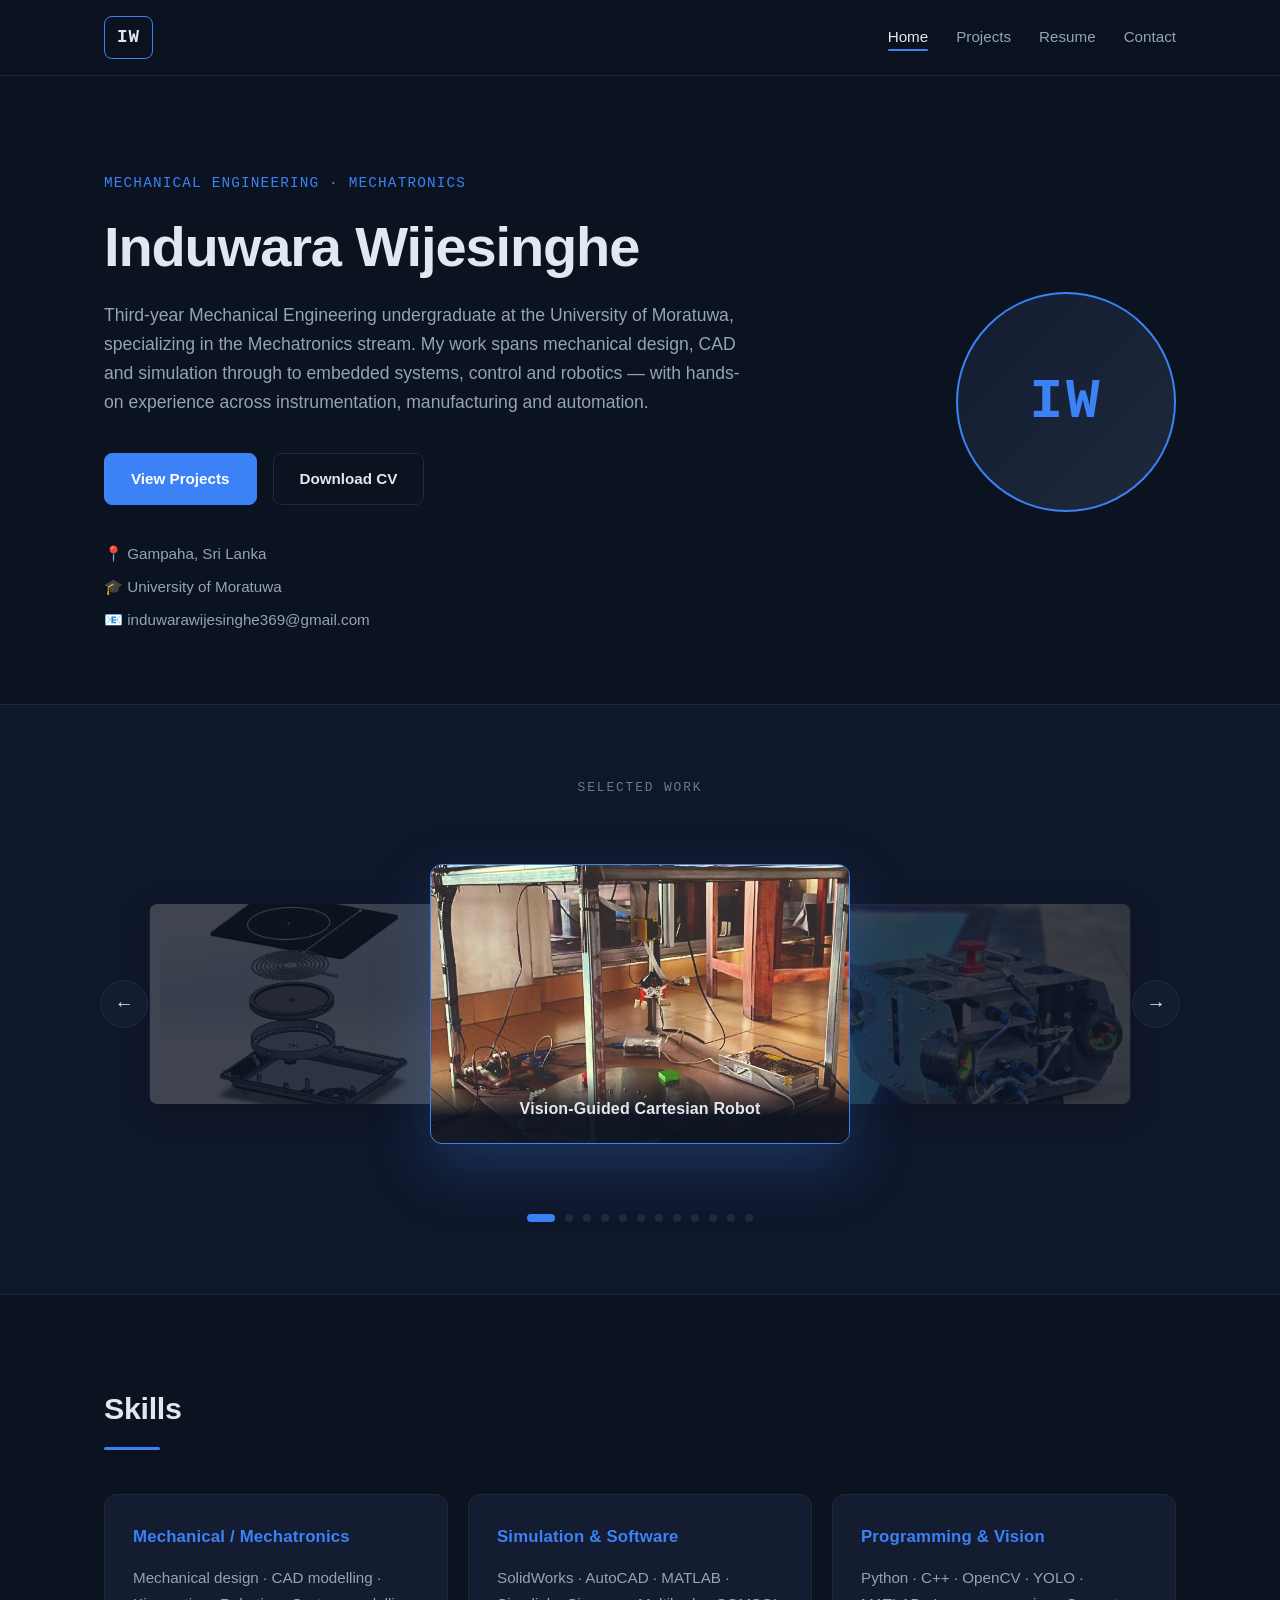
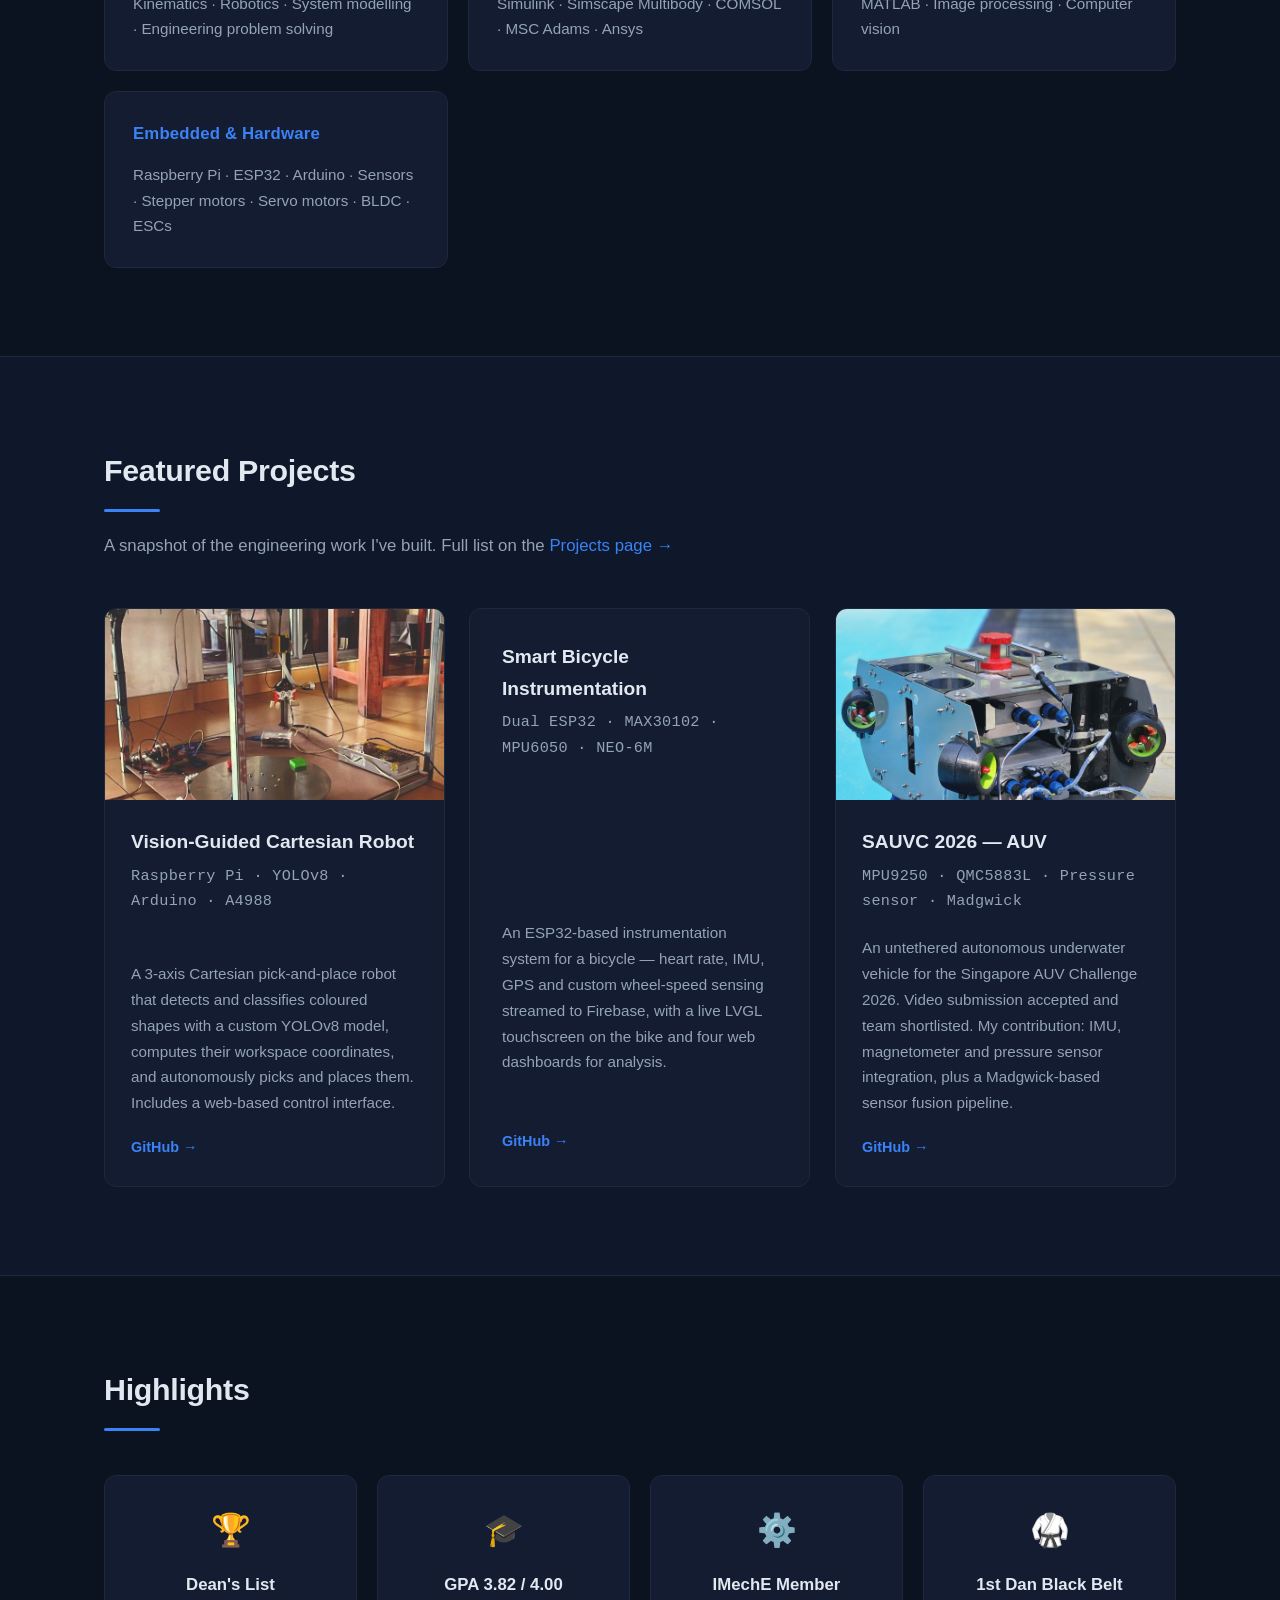
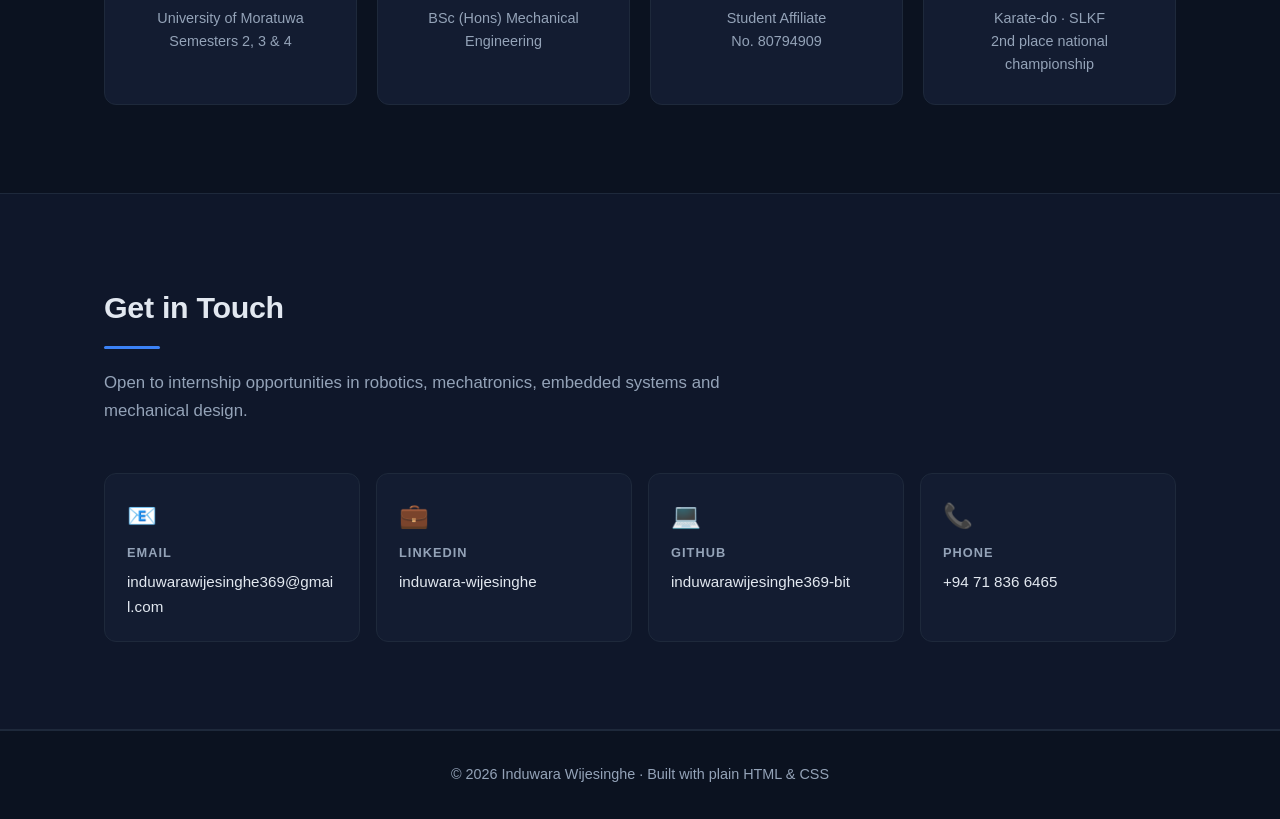
==== commit 9378e98c: "Enhance carousel with new slides and captions Added additional carousel slides with images and capti" ====
--- a/index.html
+++ b/index.html
@@ -52,7 +52,7 @@
         </div>
     </header>
 
-           <!-- ============ CAROUSEL ============ -->
+        <!-- ============ CAROUSEL ============ -->
     <section class="carousel">
         <div class="carousel-label">Selected Work</div>
         <div class="carousel-stage">
@@ -68,20 +68,40 @@
                 <div class="carousel-slide-caption">SAUVC 2026 — Autonomous Underwater Vehicle</div>
             </div>
             <div class="carousel-slide">
+                <img src="images/extra-01.jpg" alt="Extra 1">
+                <div class="carousel-slide-caption">Caption 1</div>
+            </div>
+            <div class="carousel-slide">
                 <img src="images/climber-cad.jpg" alt="Biped wall-climbing robot CAD">
                 <div class="carousel-slide-caption">Biped Wall-Climbing Robot</div>
             </div>
             <div class="carousel-slide">
+                <img src="images/extra-02.jpg" alt="Extra 2">
+                <div class="carousel-slide-caption">Caption 2</div>
+            </div>
+            <div class="carousel-slide">
                 <img src="images/arm-own-cad.jpg" alt="My own 6-DoF arm design">
                 <div class="carousel-slide-caption">6-DoF Arm — My Design</div>
             </div>
             <div class="carousel-slide">
+                <img src="images/extra-03.jpg" alt="Extra 3">
+                <div class="carousel-slide-caption">Caption 3</div>
+            </div>
+            <div class="carousel-slide">
                 <img src="images/arm-cad.jpg" alt="YASAKAWA GP7 CAD">
                 <div class="carousel-slide-caption">YASAKAWA GP7</div>
             </div>
             <div class="carousel-slide">
+                <img src="images/extra-04.jpg" alt="Extra 4">
+                <div class="carousel-slide-caption">Caption 4</div>
+            </div>
+            <div class="carousel-slide">
                 <img src="images/holder-thumb.jpg" alt="Multi-purpose device holder">
                 <div class="carousel-slide-caption">Multi-Purpose Device Holder</div>
+            </div>
+            <div class="carousel-slide">
+                <img src="images/extra-05.jpg" alt="Extra 5">
+                <div class="carousel-slide-caption">Caption 5</div>
             </div>
             <div class="carousel-slide">
                 <img src="images/cooker-thumb.jpg" alt="Reverse engineering of an infrared cooker">
@@ -97,8 +117,14 @@
             <button class="carousel-dot" aria-label="Go to slide 5"></button>
             <button class="carousel-dot" aria-label="Go to slide 6"></button>
             <button class="carousel-dot" aria-label="Go to slide 7"></button>
-        </div>
-    </section>
+            <button class="carousel-dot" aria-label="Go to slide 8"></button>
+            <button class="carousel-dot" aria-label="Go to slide 9"></button>
+            <button class="carousel-dot" aria-label="Go to slide 10"></button>
+            <button class="carousel-dot" aria-label="Go to slide 11"></button>
+            <button class="carousel-dot" aria-label="Go to slide 12"></button>
+        </div>
+    </section>
+         
 
     <!-- ============ SKILLS ============ -->
     <section class="section reveal" id="skills">
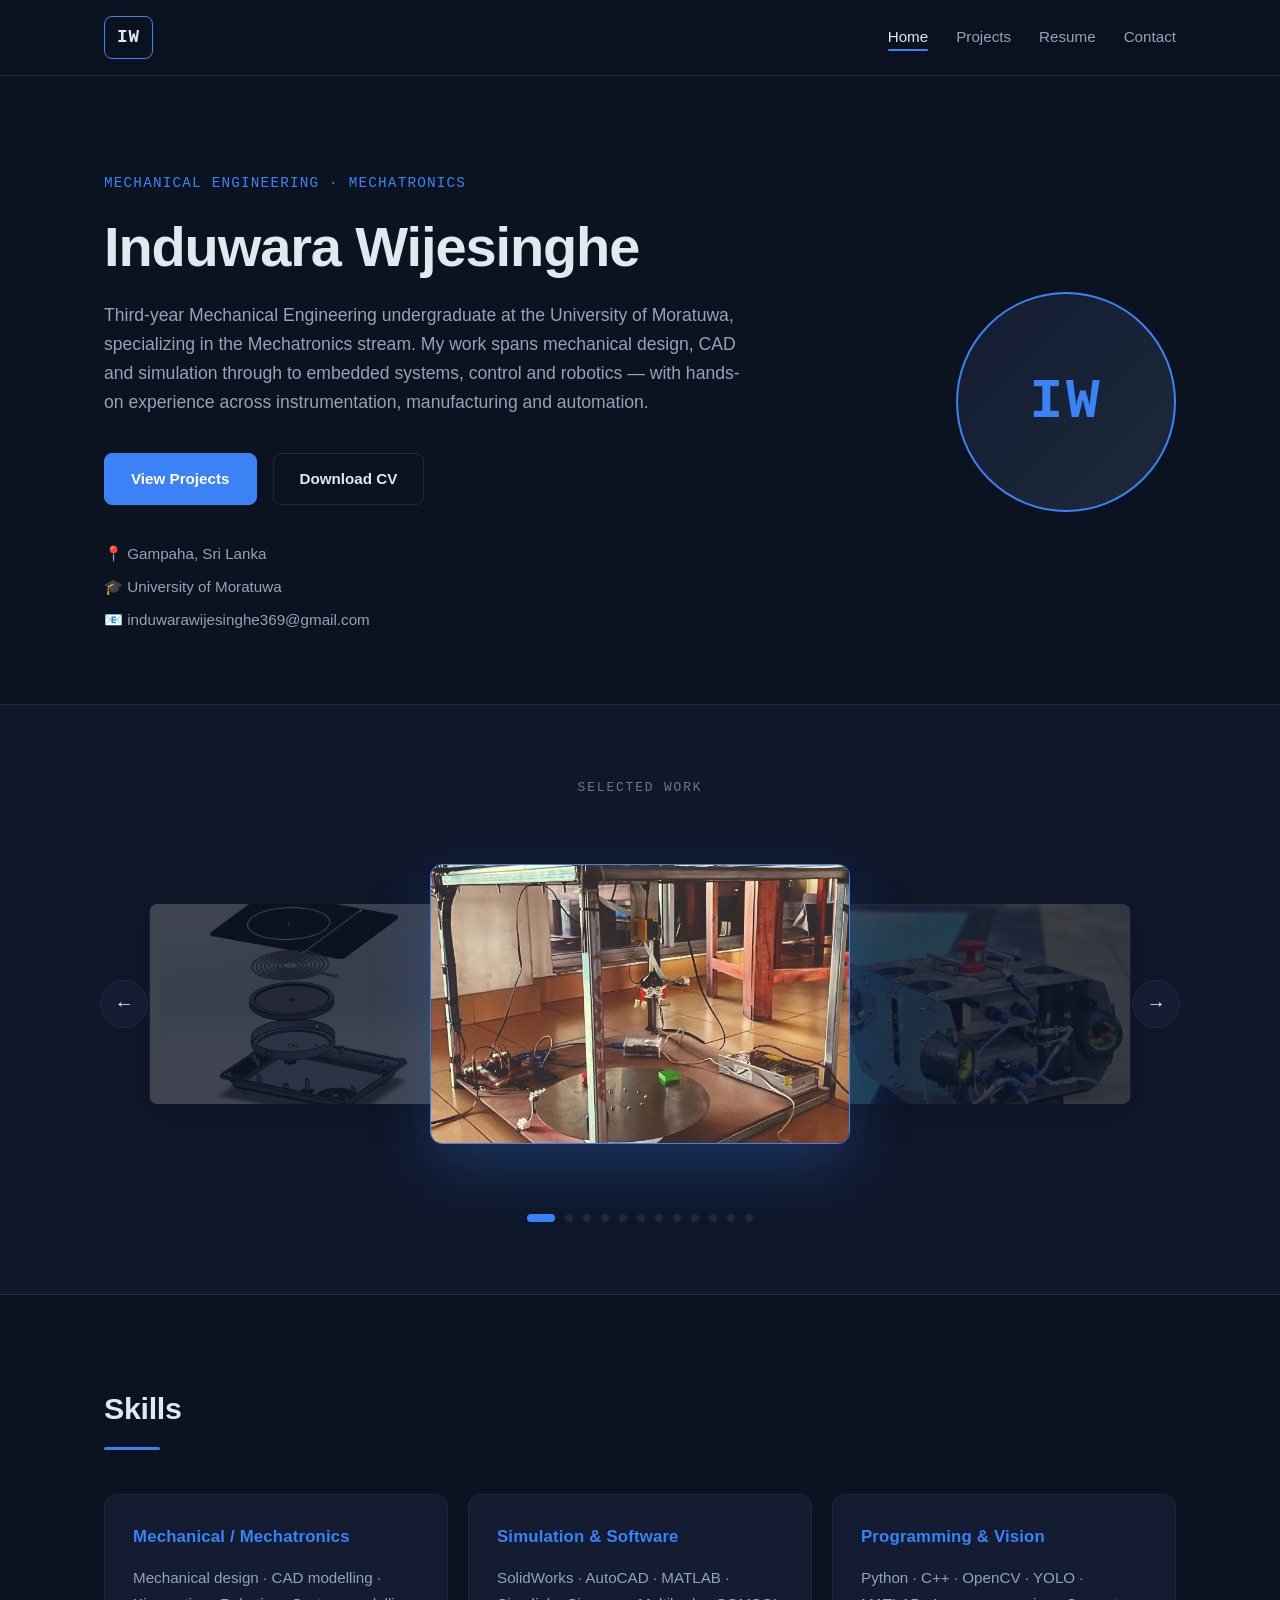
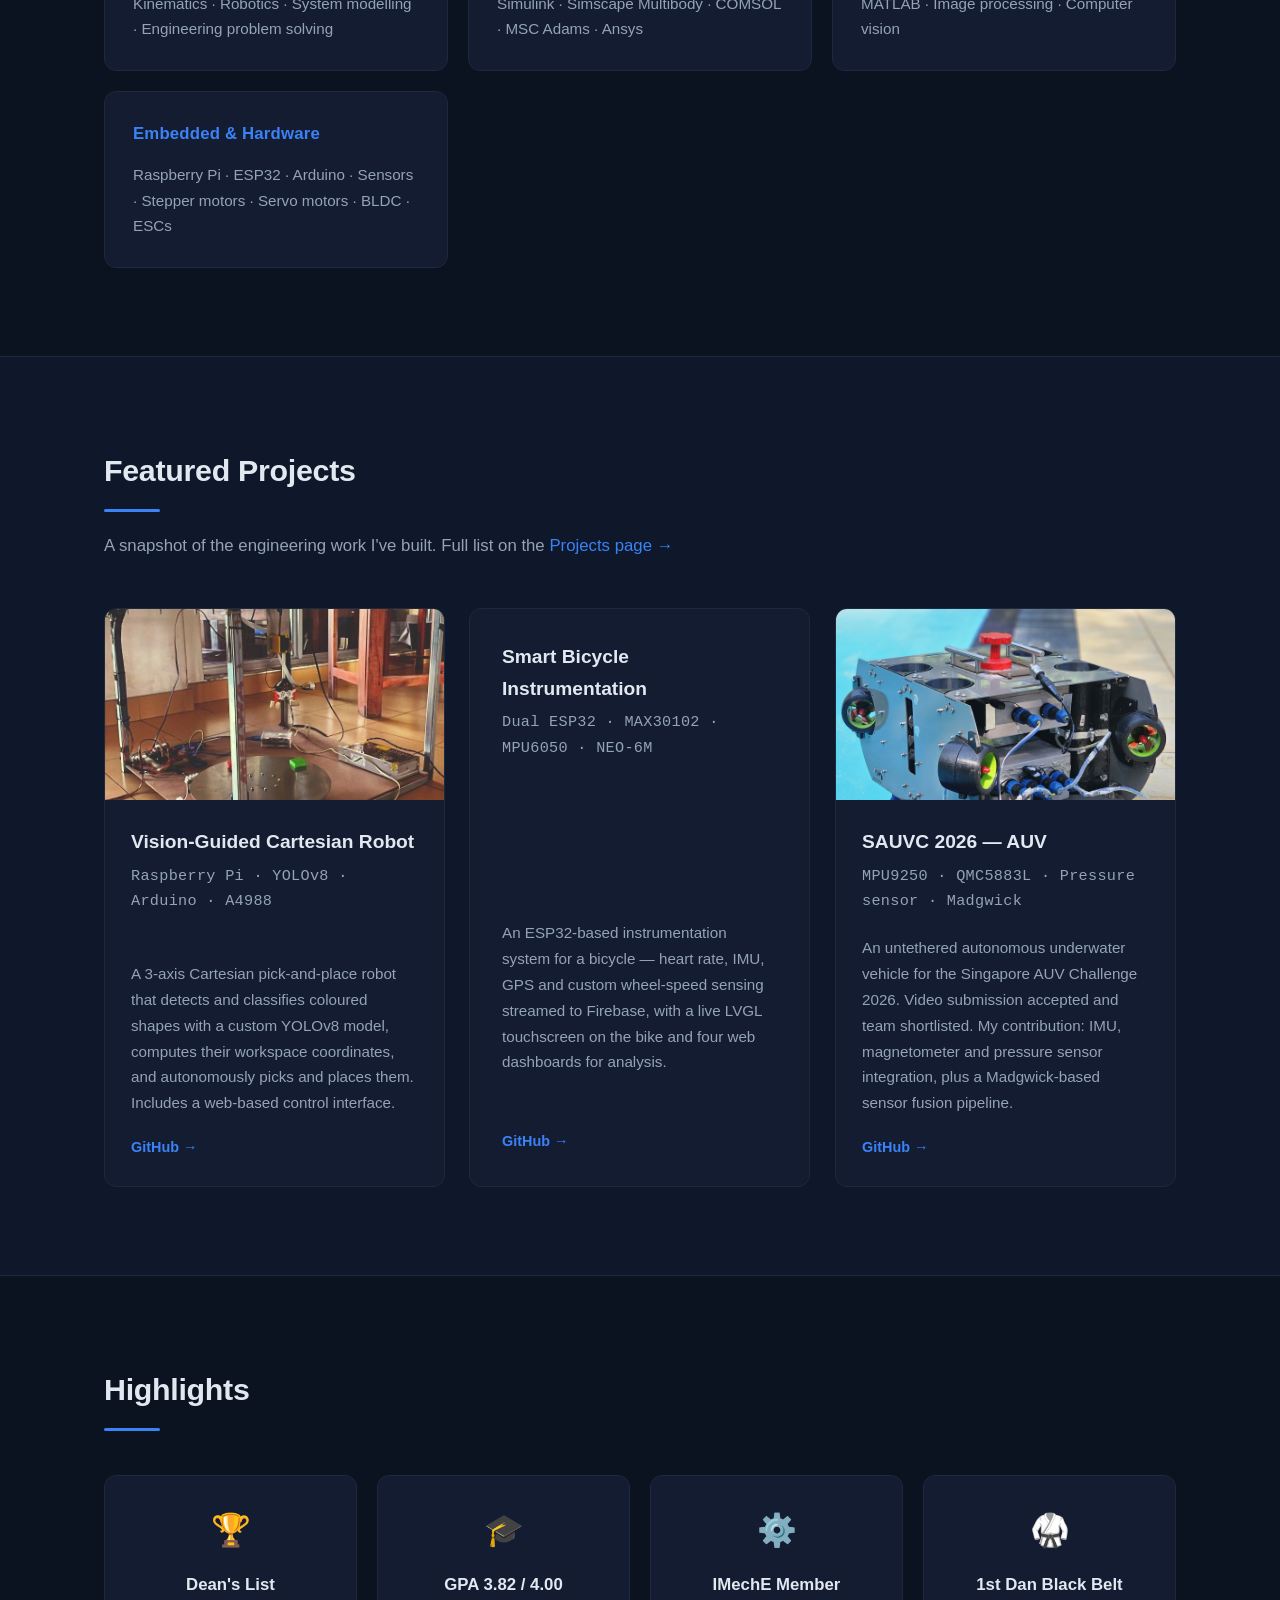
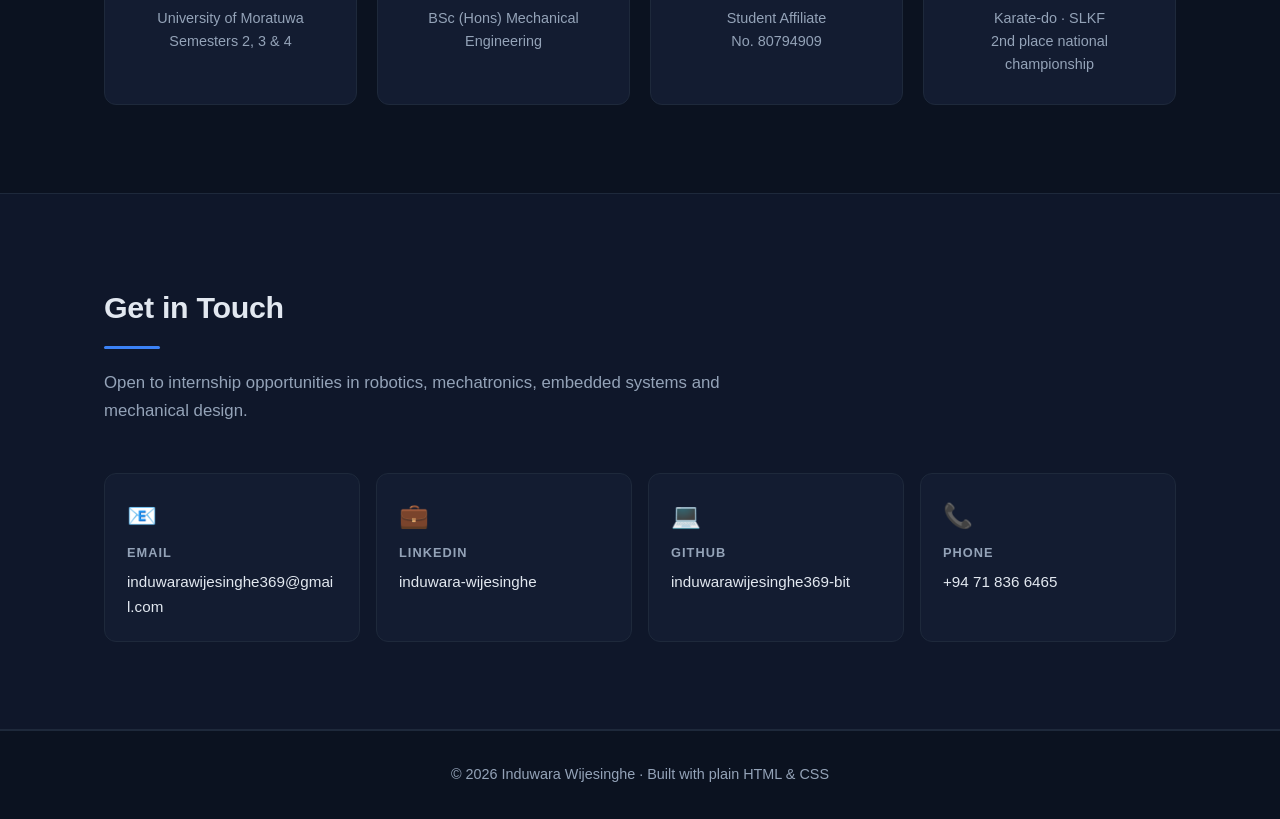
==== commit 113bb4ce: "Remove captions from carousel slides Removed captions from carousel slides for a cleaner look." ====
--- a/index.html
+++ b/index.html
@@ -52,7 +52,7 @@
         </div>
     </header>
 
-        <!-- ============ CAROUSEL ============ -->
+            <!-- ============ CAROUSEL ============ -->
     <section class="carousel">
         <div class="carousel-label">Selected Work</div>
         <div class="carousel-stage">
@@ -61,51 +61,39 @@
 
             <div class="carousel-slide">
                 <img src="images/cartesian-thumb.jpg" alt="Vision-guided Cartesian robot">
-                <div class="carousel-slide-caption">Vision-Guided Cartesian Robot</div>
             </div>
             <div class="carousel-slide">
                 <img src="images/auv-thumb.jpg" alt="SAUVC 2026 AUV">
-                <div class="carousel-slide-caption">SAUVC 2026 — Autonomous Underwater Vehicle</div>
             </div>
             <div class="carousel-slide">
                 <img src="images/extra-01.jpg" alt="Extra 1">
-                <div class="carousel-slide-caption">Caption 1</div>
             </div>
             <div class="carousel-slide">
                 <img src="images/climber-cad.jpg" alt="Biped wall-climbing robot CAD">
-                <div class="carousel-slide-caption">Biped Wall-Climbing Robot</div>
             </div>
             <div class="carousel-slide">
                 <img src="images/extra-02.jpg" alt="Extra 2">
-                <div class="carousel-slide-caption">Caption 2</div>
             </div>
             <div class="carousel-slide">
                 <img src="images/arm-own-cad.jpg" alt="My own 6-DoF arm design">
-                <div class="carousel-slide-caption">6-DoF Arm — My Design</div>
             </div>
             <div class="carousel-slide">
                 <img src="images/extra-03.jpg" alt="Extra 3">
-                <div class="carousel-slide-caption">Caption 3</div>
             </div>
             <div class="carousel-slide">
                 <img src="images/arm-cad.jpg" alt="YASAKAWA GP7 CAD">
-                <div class="carousel-slide-caption">YASAKAWA GP7</div>
             </div>
             <div class="carousel-slide">
                 <img src="images/extra-04.jpg" alt="Extra 4">
-                <div class="carousel-slide-caption">Caption 4</div>
             </div>
             <div class="carousel-slide">
                 <img src="images/holder-thumb.jpg" alt="Multi-purpose device holder">
-                <div class="carousel-slide-caption">Multi-Purpose Device Holder</div>
             </div>
             <div class="carousel-slide">
                 <img src="images/extra-05.jpg" alt="Extra 5">
-                <div class="carousel-slide-caption">Caption 5</div>
             </div>
             <div class="carousel-slide">
                 <img src="images/cooker-thumb.jpg" alt="Reverse engineering of an infrared cooker">
-                <div class="carousel-slide-caption">Reverse Engineering — Infrared Cooker</div>
             </div>
         </div>
 
@@ -124,7 +112,6 @@
             <button class="carousel-dot" aria-label="Go to slide 12"></button>
         </div>
     </section>
-         
 
     <!-- ============ SKILLS ============ -->
     <section class="section reveal" id="skills">
